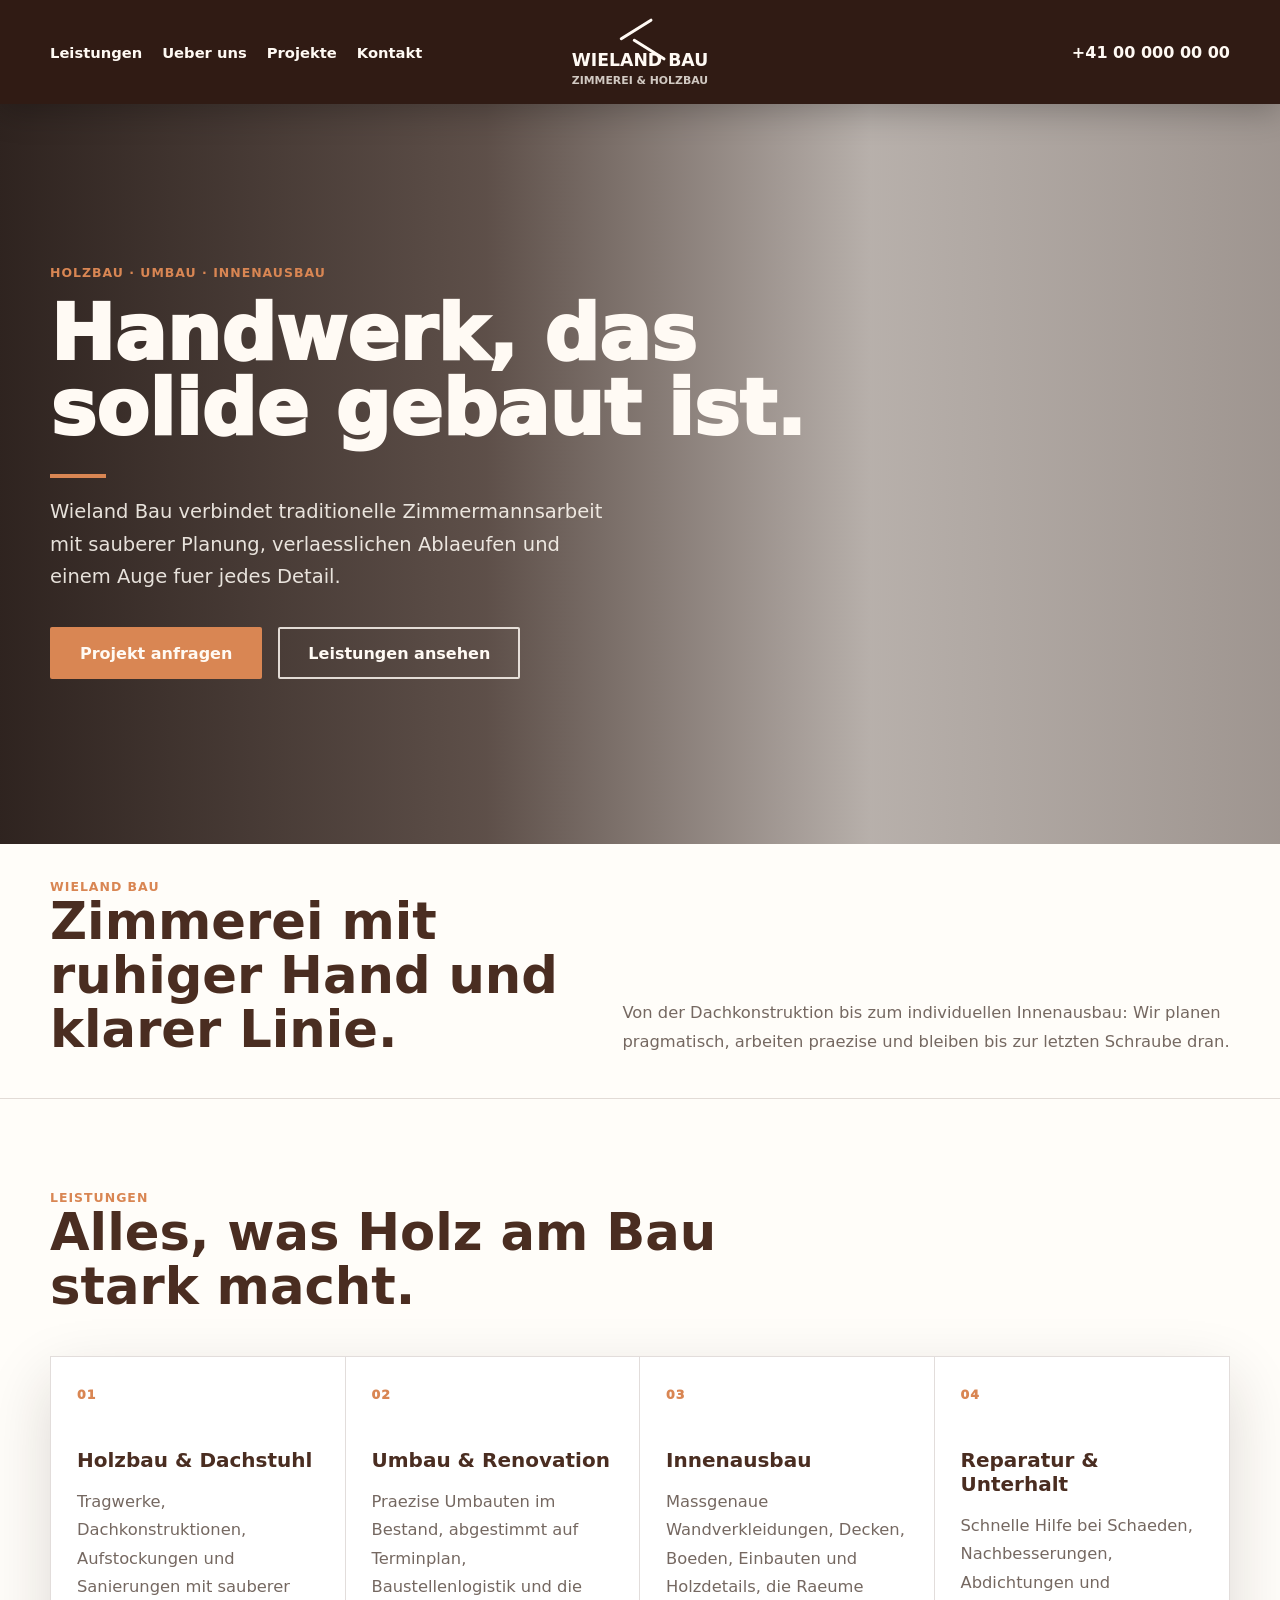
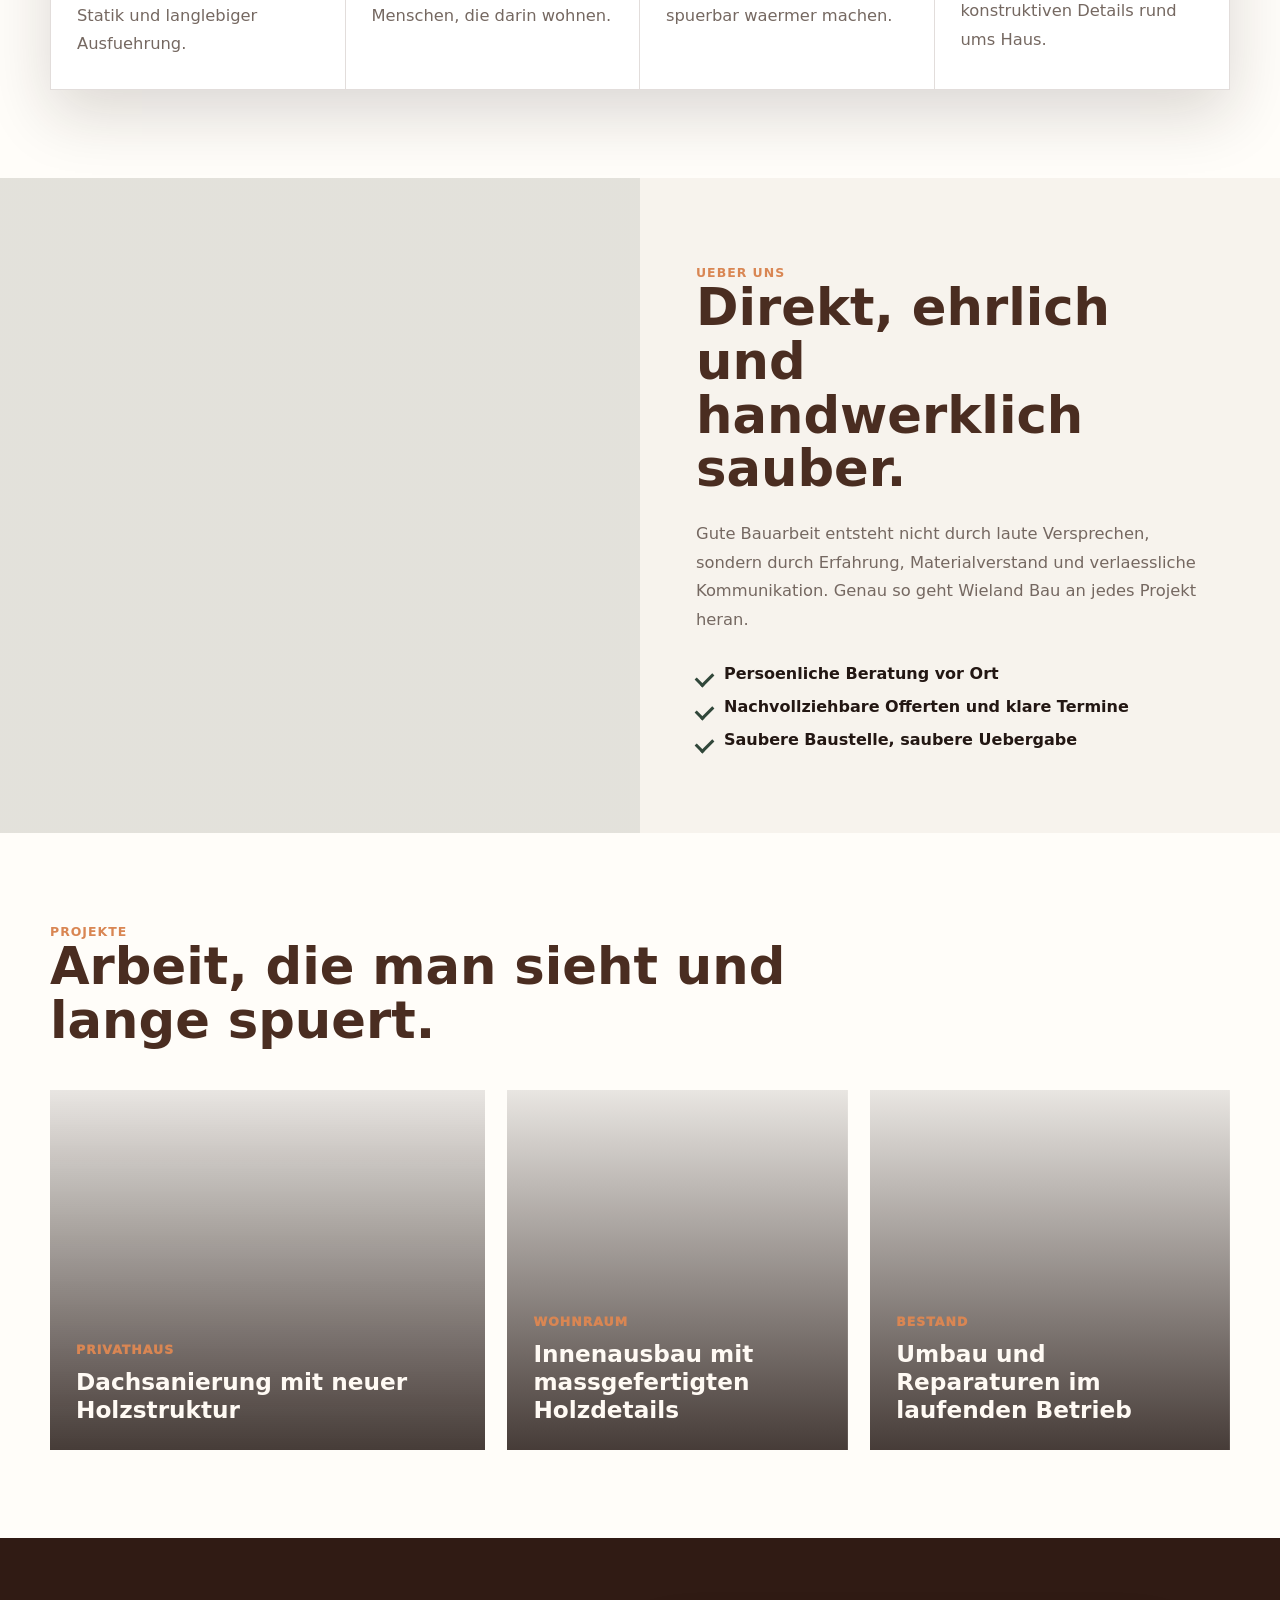
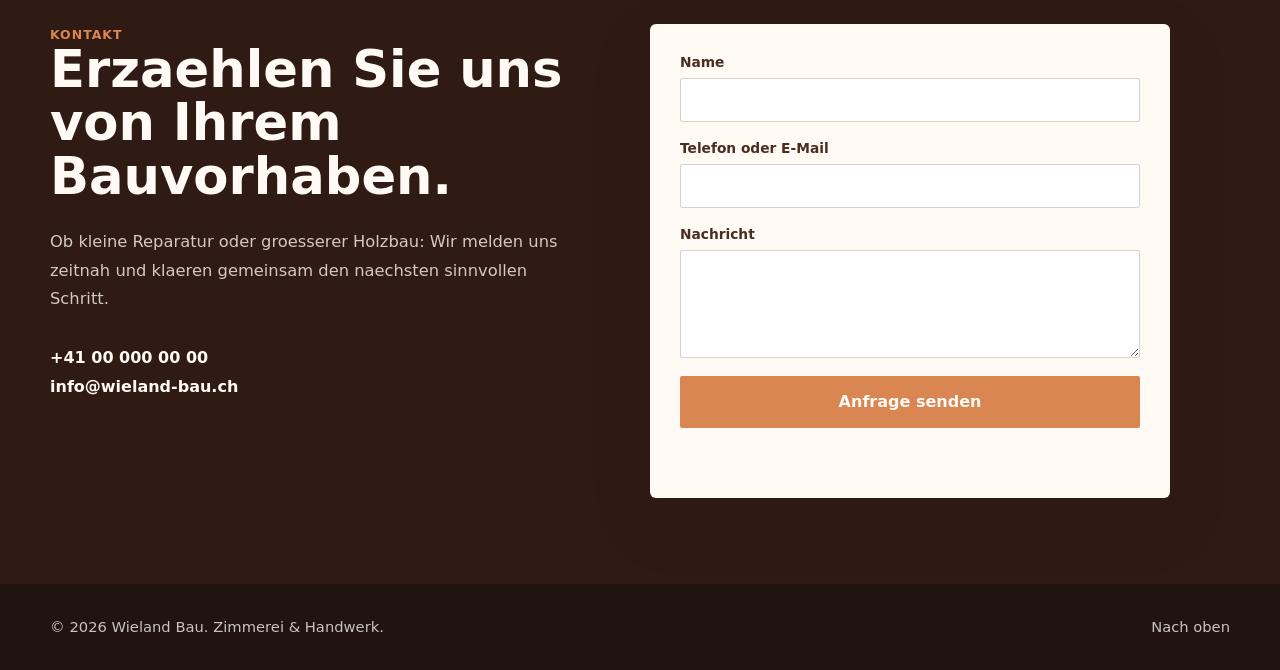
==== index.html @ b138673c "Add files via upload" ====
<!DOCTYPE html>
<html lang="de">
  <head>
    <meta charset="UTF-8" />
    <meta name="viewport" content="width=device-width, initial-scale=1.0" />
    <meta
      name="description"
      content="Wieland Bau - Zimmerei, Holzbau, Umbau und Handwerk mit sauberer Planung und praeziser Ausfuehrung."
    />
    <title>Wieland Bau | Zimmerei & Handwerk</title>
    <link rel="stylesheet" href="style.css" />
  </head>
  <body>
    <header class="site-header" id="start">
      <nav class="nav-wrap" aria-label="Hauptnavigation">
        <a class="brand" href="#start" aria-label="Wieland Bau Startseite">
          <span class="brand-mark" aria-hidden="true"></span>
          <span class="brand-text">Wieland Bau</span>
          <span class="brand-subline">Zimmerei & Holzbau</span>
        </a>

        <button class="nav-toggle" type="button" aria-controls="main-menu" aria-expanded="false" aria-label="Menue oeffnen">
          <span></span>
          <span></span>
          <span></span>
        </button>

        <div class="nav-links" id="main-menu">
          <a href="#leistungen">Leistungen</a>
          <a href="#ueber-uns">Ueber uns</a>
          <a href="#projekte">Projekte</a>
          <a href="#kontakt">Kontakt</a>
        </div>

        <a class="header-phone" href="tel:+41000000000">+41 00 000 00 00</a>
      </nav>
    </header>

    <main>
      <section class="hero" aria-labelledby="hero-title">
        <div class="hero-content">
          <p class="eyebrow">Holzbau · Umbau · Innenausbau</p>
          <h1 id="hero-title">Handwerk, das solide gebaut ist.</h1>
          <div class="hero-rule" aria-hidden="true"></div>
          <p class="hero-copy">
            Wieland Bau verbindet traditionelle Zimmermannsarbeit mit sauberer Planung,
            verlaesslichen Ablaeufen und einem Auge fuer jedes Detail.
          </p>
          <div class="hero-actions">
            <a class="button button-primary" href="#kontakt">Projekt anfragen</a>
            <a class="button button-outline" href="#leistungen">Leistungen ansehen</a>
          </div>
        </div>
      </section>

      <section class="intro-band" aria-label="Kurzprofil">
        <div class="intro-grid">
          <div>
            <span class="small-label">Wieland Bau</span>
            <h2>Zimmerei mit ruhiger Hand und klarer Linie.</h2>
          </div>
          <p>
            Von der Dachkonstruktion bis zum individuellen Innenausbau: Wir planen
            pragmatisch, arbeiten praezise und bleiben bis zur letzten Schraube dran.
          </p>
        </div>
      </section>

      <section class="section services" id="leistungen" aria-labelledby="services-title">
        <div class="section-heading">
          <span class="small-label">Leistungen</span>
          <h2 id="services-title">Alles, was Holz am Bau stark macht.</h2>
        </div>

        <div class="service-grid">
          <article class="service-card">
            <span class="service-number">01</span>
            <h3>Holzbau & Dachstuhl</h3>
            <p>
              Tragwerke, Dachkonstruktionen, Aufstockungen und Sanierungen mit
              sauberer Statik und langlebiger Ausfuehrung.
            </p>
          </article>
          <article class="service-card">
            <span class="service-number">02</span>
            <h3>Umbau & Renovation</h3>
            <p>
              Praezise Umbauten im Bestand, abgestimmt auf Terminplan,
              Baustellenlogistik und die Menschen, die darin wohnen.
            </p>
          </article>
          <article class="service-card">
            <span class="service-number">03</span>
            <h3>Innenausbau</h3>
            <p>
              Massgenaue Wandverkleidungen, Decken, Boeden, Einbauten und
              Holzdetails, die Raeume spuerbar waermer machen.
            </p>
          </article>
          <article class="service-card">
            <span class="service-number">04</span>
            <h3>Reparatur & Unterhalt</h3>
            <p>
              Schnelle Hilfe bei Schaeden, Nachbesserungen, Abdichtungen und
              konstruktiven Details rund ums Haus.
            </p>
          </article>
        </div>
      </section>

      <section class="split-section" id="ueber-uns" aria-labelledby="about-title">
        <div class="split-image" role="img" aria-label="Zimmermann bei der Arbeit mit Holzbalken"></div>
        <div class="split-copy">
          <span class="small-label">Ueber uns</span>
          <h2 id="about-title">Direkt, ehrlich und handwerklich sauber.</h2>
          <p>
            Gute Bauarbeit entsteht nicht durch laute Versprechen, sondern durch
            Erfahrung, Materialverstand und verlaessliche Kommunikation. Genau so
            geht Wieland Bau an jedes Projekt heran.
          </p>
          <ul class="check-list">
            <li>Persoenliche Beratung vor Ort</li>
            <li>Nachvollziehbare Offerten und klare Termine</li>
            <li>Saubere Baustelle, saubere Uebergabe</li>
          </ul>
        </div>
      </section>

      <section class="section projects" id="projekte" aria-labelledby="projects-title">
        <div class="section-heading">
          <span class="small-label">Projekte</span>
          <h2 id="projects-title">Arbeit, die man sieht und lange spuert.</h2>
        </div>

        <div class="project-grid">
          <article class="project-card">
            <div class="project-text">
              <span>Privathaus</span>
              <h3>Dachsanierung mit neuer Holzstruktur</h3>
            </div>
          </article>
          <article class="project-card">
            <div class="project-text">
              <span>Wohnraum</span>
              <h3>Innenausbau mit massgefertigten Holzdetails</h3>
            </div>
          </article>
          <article class="project-card">
            <div class="project-text">
              <span>Bestand</span>
              <h3>Umbau und Reparaturen im laufenden Betrieb</h3>
            </div>
          </article>
        </div>
      </section>

      <section class="contact-section" id="kontakt" aria-labelledby="contact-title">
        <div class="contact-copy">
          <span class="small-label">Kontakt</span>
          <h2 id="contact-title">Erzaehlen Sie uns von Ihrem Bauvorhaben.</h2>
          <p>
            Ob kleine Reparatur oder groesserer Holzbau: Wir melden uns zeitnah
            und klaeren gemeinsam den naechsten sinnvollen Schritt.
          </p>
          <div class="contact-lines">
            <a href="tel:+41000000000">+41 00 000 00 00</a>
            <a href="mailto:info@wieland-bau.ch">info@wieland-bau.ch</a>
          </div>
        </div>

        <form class="contact-form" action="#" method="post">
          <label>
            Name
            <input type="text" name="name" autocomplete="name" required />
          </label>
          <label>
            Telefon oder E-Mail
            <input type="text" name="contact" autocomplete="email" required />
          </label>
          <label>
            Nachricht
            <textarea name="message" rows="5" required></textarea>
          </label>
          <button class="button button-primary" type="submit">Anfrage senden</button>
          <p class="form-status" role="status" aria-live="polite"></p>
        </form>
      </section>
    </main>

    <footer class="site-footer">
      <p>© <span id="year"></span> Wieland Bau. Zimmerei & Handwerk.</p>
      <a href="#start">Nach oben</a>
    </footer>

    <script src="script.js"></script>
  </body>
</html>
---- style.css ----
:root {
  --ink: #231713;
  --brown: #4a2d21;
  --brown-deep: #301b14;
  --copper: #d98653;
  --copper-dark: #b8663e;
  --cream: #f7f3ed;
  --paper: #fffdf9;
  --muted: #756861;
  --green: #31473a;
  --line: rgba(74, 45, 33, 0.16);
  --shadow: 0 24px 60px rgba(35, 23, 19, 0.16);
  --header-height: 104px;
  font-family: Inter, ui-sans-serif, system-ui, -apple-system, BlinkMacSystemFont, "Segoe UI", sans-serif;
  color: var(--ink);
  background: var(--paper);
  scroll-behavior: smooth;
}

* {
  box-sizing: border-box;
}

body {
  margin: 0;
  background: var(--paper);
}

a {
  color: inherit;
  text-decoration: none;
}

img,
svg {
  display: block;
  max-width: 100%;
}

button,
input,
textarea {
  font: inherit;
}

.site-header {
  min-height: var(--header-height);
  background: var(--brown-deep);
  color: #fffaf4;
  display: flex;
  align-items: center;
  position: sticky;
  top: 0;
  z-index: 20;
  box-shadow: 0 8px 30px rgba(0, 0, 0, 0.24);
}

.nav-wrap {
  width: min(1180px, calc(100% - 48px));
  margin: 0 auto;
  display: grid;
  grid-template-columns: 1fr auto 1fr;
  align-items: center;
  gap: 28px;
}

.brand {
  grid-column: 2;
  display: grid;
  justify-items: center;
  gap: 4px;
  min-width: 185px;
  text-transform: uppercase;
  letter-spacing: 0;
}

.brand-mark {
  width: 54px;
  height: 28px;
  position: relative;
  display: block;
}

.brand-mark::before,
.brand-mark::after {
  content: "";
  position: absolute;
  bottom: 5px;
  left: 7px;
  width: 38px;
  height: 3px;
  background: #fffaf4;
  transform-origin: left center;
  border-radius: 999px;
}

.brand-mark::before {
  transform: rotate(-32deg);
}

.brand-mark::after {
  left: 20px;
  transform: rotate(32deg);
}

.brand-text {
  font-weight: 900;
  font-size: 1.08rem;
}

.brand-subline {
  color: rgba(255, 250, 244, 0.78);
  font-size: 0.68rem;
  font-weight: 700;
}

.nav-links {
  grid-column: 1;
  grid-row: 1;
  display: flex;
  gap: 20px;
  align-items: center;
  font-size: 0.92rem;
  font-weight: 800;
}

.nav-links a,
.header-phone,
.site-footer a {
  transition: color 180ms ease, opacity 180ms ease;
}

.nav-links a:hover,
.header-phone:hover,
.site-footer a:hover {
  color: var(--copper);
}

.header-phone {
  grid-column: 3;
  justify-self: end;
  font-weight: 900;
  white-space: nowrap;
}

.nav-toggle {
  display: none;
  width: 44px;
  height: 44px;
  border: 1px solid rgba(255, 250, 244, 0.25);
  background: transparent;
  color: #fffaf4;
  padding: 10px;
  cursor: pointer;
}

.nav-toggle span {
  display: block;
  height: 2px;
  margin: 5px 0;
  background: currentColor;
}

.hero {
  position: relative;
  min-height: calc(100svh - var(--header-height) - 56px);
  max-height: 760px;
  background:
    linear-gradient(90deg, rgba(29, 17, 13, 0.92) 0%, rgba(45, 27, 20, 0.77) 38%, rgba(45, 27, 20, 0.34) 68%, rgba(45, 27, 20, 0.46) 100%),
    url("assets/wieland-bau-hero.png") center right / cover no-repeat;
  color: #fffaf4;
  display: flex;
  align-items: center;
}

.hero-content {
  width: min(1180px, calc(100% - 48px));
  margin: 0 auto;
  padding: 40px 0 44px;
}

.eyebrow,
.small-label {
  margin: 0 0 16px;
  color: var(--copper);
  font-size: 0.78rem;
  font-weight: 900;
  letter-spacing: 0.08em;
  text-transform: uppercase;
}

.hero h1 {
  max-width: 820px;
  margin: 0;
  font-size: clamp(3.2rem, 6vw, 5.35rem);
  line-height: 0.98;
  font-weight: 950;
  letter-spacing: 0;
}

.hero-rule {
  width: 56px;
  height: 4px;
  margin: 28px 0 18px;
  background: var(--copper);
}

.hero-copy {
  max-width: 560px;
  margin: 0;
  color: rgba(255, 250, 244, 0.88);
  font-size: clamp(1rem, 1.6vw, 1.22rem);
  line-height: 1.65;
}

.hero-actions {
  display: flex;
  flex-wrap: wrap;
  gap: 16px;
  margin-top: 34px;
}

.button {
  min-height: 52px;
  display: inline-flex;
  align-items: center;
  justify-content: center;
  padding: 0 28px;
  border: 2px solid transparent;
  border-radius: 2px;
  font-weight: 900;
  transition: transform 180ms ease, background 180ms ease, border-color 180ms ease, color 180ms ease;
  cursor: pointer;
}

.button:hover {
  transform: translateY(-2px);
}

.button-primary {
  background: var(--copper);
  color: #fffaf4;
}

.button-primary:hover {
  background: var(--copper-dark);
}

.button-outline {
  border-color: rgba(255, 250, 244, 0.84);
  color: #fffaf4;
}

.button-outline:hover {
  background: #fffaf4;
  color: var(--brown-deep);
}

.intro-band {
  background: var(--paper);
  padding: 32px 0 42px;
  border-bottom: 1px solid var(--line);
}

.intro-grid {
  width: min(1180px, calc(100% - 48px));
  margin: 0 auto;
  display: grid;
  grid-template-columns: minmax(260px, 0.85fr) 1fr;
  gap: 56px;
  align-items: end;
}

.intro-grid h2,
.section-heading h2,
.split-copy h2,
.contact-copy h2 {
  margin: 0;
  color: var(--brown);
  font-size: clamp(2rem, 4vw, 3.6rem);
  line-height: 1.05;
  letter-spacing: 0;
}

.intro-grid p,
.section-heading p,
.service-card p,
.split-copy p,
.contact-copy p {
  margin: 0;
  color: var(--muted);
  line-height: 1.75;
  font-size: 1.02rem;
}

.section {
  width: min(1180px, calc(100% - 48px));
  margin: 0 auto;
  padding: 88px 0;
}

.section-heading {
  max-width: 760px;
  margin-bottom: 42px;
}

.service-grid {
  display: grid;
  grid-template-columns: repeat(4, minmax(0, 1fr));
  border: 1px solid var(--line);
  background: #fff;
  box-shadow: var(--shadow);
}

.service-card {
  min-height: 280px;
  padding: 30px 26px;
  border-right: 1px solid var(--line);
  display: flex;
  flex-direction: column;
}

.service-card:last-child {
  border-right: 0;
}

.service-number {
  color: var(--copper);
  font-size: 0.78rem;
  font-weight: 950;
  letter-spacing: 0.08em;
}

.service-card h3 {
  margin: 46px 0 16px;
  color: var(--brown);
  font-size: 1.25rem;
}

.split-section {
  background: var(--cream);
  display: grid;
  grid-template-columns: minmax(280px, 1fr) minmax(280px, 1fr);
  min-height: 560px;
}

.split-image {
  min-height: 520px;
  background:
    linear-gradient(rgba(49, 71, 58, 0.1), rgba(49, 71, 58, 0.1)),
    url("assets/wieland-bau-hero.png") center right / cover no-repeat;
}

.split-copy {
  align-self: center;
  max-width: 620px;
  padding: 84px 56px;
}

.split-copy p {
  margin-top: 24px;
}

.check-list {
  list-style: none;
  margin: 30px 0 0;
  padding: 0;
  display: grid;
  gap: 14px;
}

.check-list li {
  position: relative;
  padding-left: 28px;
  color: var(--ink);
  font-weight: 800;
}

.check-list li::before {
  content: "";
  position: absolute;
  left: 0;
  top: 0.48em;
  width: 14px;
  height: 8px;
  border-left: 3px solid var(--green);
  border-bottom: 3px solid var(--green);
  transform: rotate(-45deg);
}

.project-grid {
  display: grid;
  grid-template-columns: 1.15fr 0.9fr 0.95fr;
  gap: 22px;
}

.project-card {
  min-height: 360px;
  display: flex;
  align-items: end;
  padding: 26px;
  color: #fffaf4;
  background:
    linear-gradient(180deg, rgba(35, 23, 19, 0.1) 0%, rgba(35, 23, 19, 0.84) 100%),
    url("assets/wieland-bau-hero.png") center / cover no-repeat;
  overflow: hidden;
}

.project-card:nth-child(2) {
  background-position: 66% center;
}

.project-card:nth-child(3) {
  background-position: 35% center;
}

.project-text span {
  color: var(--copper);
  font-size: 0.78rem;
  font-weight: 950;
  letter-spacing: 0.08em;
  text-transform: uppercase;
}

.project-text h3 {
  max-width: 360px;
  margin: 10px 0 0;
  font-size: 1.45rem;
  line-height: 1.2;
}

.contact-section {
  background: var(--brown-deep);
  color: #fffaf4;
  padding: 86px max(24px, calc((100vw - 1180px) / 2));
  display: grid;
  grid-template-columns: minmax(280px, 0.9fr) minmax(300px, 520px);
  gap: 60px;
  align-items: start;
}

.contact-copy h2 {
  color: #fffaf4;
}

.contact-copy p {
  margin-top: 24px;
  color: rgba(255, 250, 244, 0.78);
}

.contact-lines {
  margin-top: 34px;
  display: grid;
  gap: 10px;
  color: #fffaf4;
  font-weight: 900;
}

.contact-lines a:hover {
  color: var(--copper);
}

.contact-form {
  background: #fffaf4;
  color: var(--ink);
  padding: 30px;
  border-radius: 6px;
  box-shadow: var(--shadow);
  display: grid;
  gap: 18px;
}

.contact-form label {
  display: grid;
  gap: 8px;
  color: var(--brown);
  font-size: 0.86rem;
  font-weight: 900;
}

.contact-form input,
.contact-form textarea {
  width: 100%;
  border: 1px solid rgba(74, 45, 33, 0.22);
  border-radius: 3px;
  padding: 13px 14px;
  background: #fff;
  color: var(--ink);
  outline: none;
  resize: vertical;
}

.contact-form input:focus,
.contact-form textarea:focus {
  border-color: var(--copper);
  box-shadow: 0 0 0 3px rgba(217, 134, 83, 0.16);
}

.contact-form .button {
  width: 100%;
}

.form-status {
  min-height: 22px;
  margin: 0;
  color: var(--green);
  font-weight: 900;
}

.site-footer {
  min-height: 86px;
  padding: 0 max(24px, calc((100vw - 1180px) / 2));
  background: #21140f;
  color: rgba(255, 250, 244, 0.76);
  display: flex;
  justify-content: space-between;
  align-items: center;
  gap: 20px;
  font-size: 0.92rem;
}

.site-footer p {
  margin: 0;
}

@media (max-width: 980px) {
  :root {
    --header-height: 84px;
  }

  .nav-wrap {
    width: min(100% - 32px, 720px);
    grid-template-columns: 1fr auto;
  }

  .brand {
    grid-column: 1;
    justify-self: start;
    justify-items: start;
    min-width: 0;
  }

  .brand-mark {
    display: none;
  }

  .nav-toggle {
    display: block;
    grid-column: 2;
  }

  .header-phone {
    display: none;
  }

  .nav-links {
    grid-column: 1 / -1;
    grid-row: 2;
    display: none;
    flex-direction: column;
    align-items: stretch;
    gap: 0;
    padding: 12px 0 8px;
  }

  .nav-links.is-open {
    display: flex;
  }

  .nav-links a {
    padding: 13px 0;
    border-top: 1px solid rgba(255, 250, 244, 0.14);
  }

  .hero {
    min-height: calc(100svh - var(--header-height) - 110px);
    background:
      linear-gradient(90deg, rgba(29, 17, 13, 0.94) 0%, rgba(45, 27, 20, 0.82) 48%, rgba(45, 27, 20, 0.38) 100%),
      url("assets/wieland-bau-hero.png") center right / cover no-repeat;
  }

  .hero-content,
  .intro-grid,
  .section {
    width: min(100% - 32px, 720px);
  }

  .hero-content {
    padding: 44px 0 50px;
  }

  .intro-grid,
  .split-section,
  .contact-section {
    grid-template-columns: 1fr;
  }

  .service-grid {
    grid-template-columns: repeat(2, minmax(0, 1fr));
  }

  .service-card:nth-child(2) {
    border-right: 0;
  }

  .service-card:nth-child(-n + 2) {
    border-bottom: 1px solid var(--line);
  }

  .project-grid {
    grid-template-columns: 1fr;
  }

  .project-card {
    min-height: 280px;
  }

  .split-copy {
    max-width: none;
    padding: 56px 32px;
  }

  .contact-section {
    padding: 64px 32px;
  }
}

@media (max-width: 620px) {
  :root {
    --header-height: 76px;
  }

  .site-header {
    align-items: start;
    padding: 14px 0;
  }

  .brand-text {
    font-size: 0.98rem;
  }

  .brand-subline {
    font-size: 0.62rem;
  }

  .hero {
    background:
      linear-gradient(90deg, rgba(29, 17, 13, 0.96) 0%, rgba(45, 27, 20, 0.86) 58%, rgba(45, 27, 20, 0.58) 100%),
      url("assets/wieland-bau-hero.png") 64% center / cover no-repeat;
  }

  .hero h1 {
    font-size: clamp(2.55rem, 13vw, 3.55rem);
  }

  .hero-actions {
    gap: 12px;
  }

  .button {
    width: 100%;
    min-height: 50px;
    padding: 0 18px;
  }

  .intro-band {
    padding-top: 30px;
  }

  .intro-grid {
    gap: 22px;
  }

  .section {
    padding: 62px 0;
  }

  .service-grid {
    grid-template-columns: 1fr;
  }

  .service-card,
  .service-card:nth-child(2) {
    min-height: auto;
    border-right: 0;
    border-bottom: 1px solid var(--line);
  }

  .service-card:last-child {
    border-bottom: 0;
  }

  .service-card h3 {
    margin-top: 30px;
  }

  .split-image {
    min-height: 340px;
  }

  .split-copy,
  .contact-section {
    padding-left: 24px;
    padding-right: 24px;
  }

  .contact-form {
    padding: 22px;
  }

  .site-footer {
    flex-direction: column;
    justify-content: center;
    align-items: flex-start;
    padding-top: 22px;
    padding-bottom: 22px;
  }
}
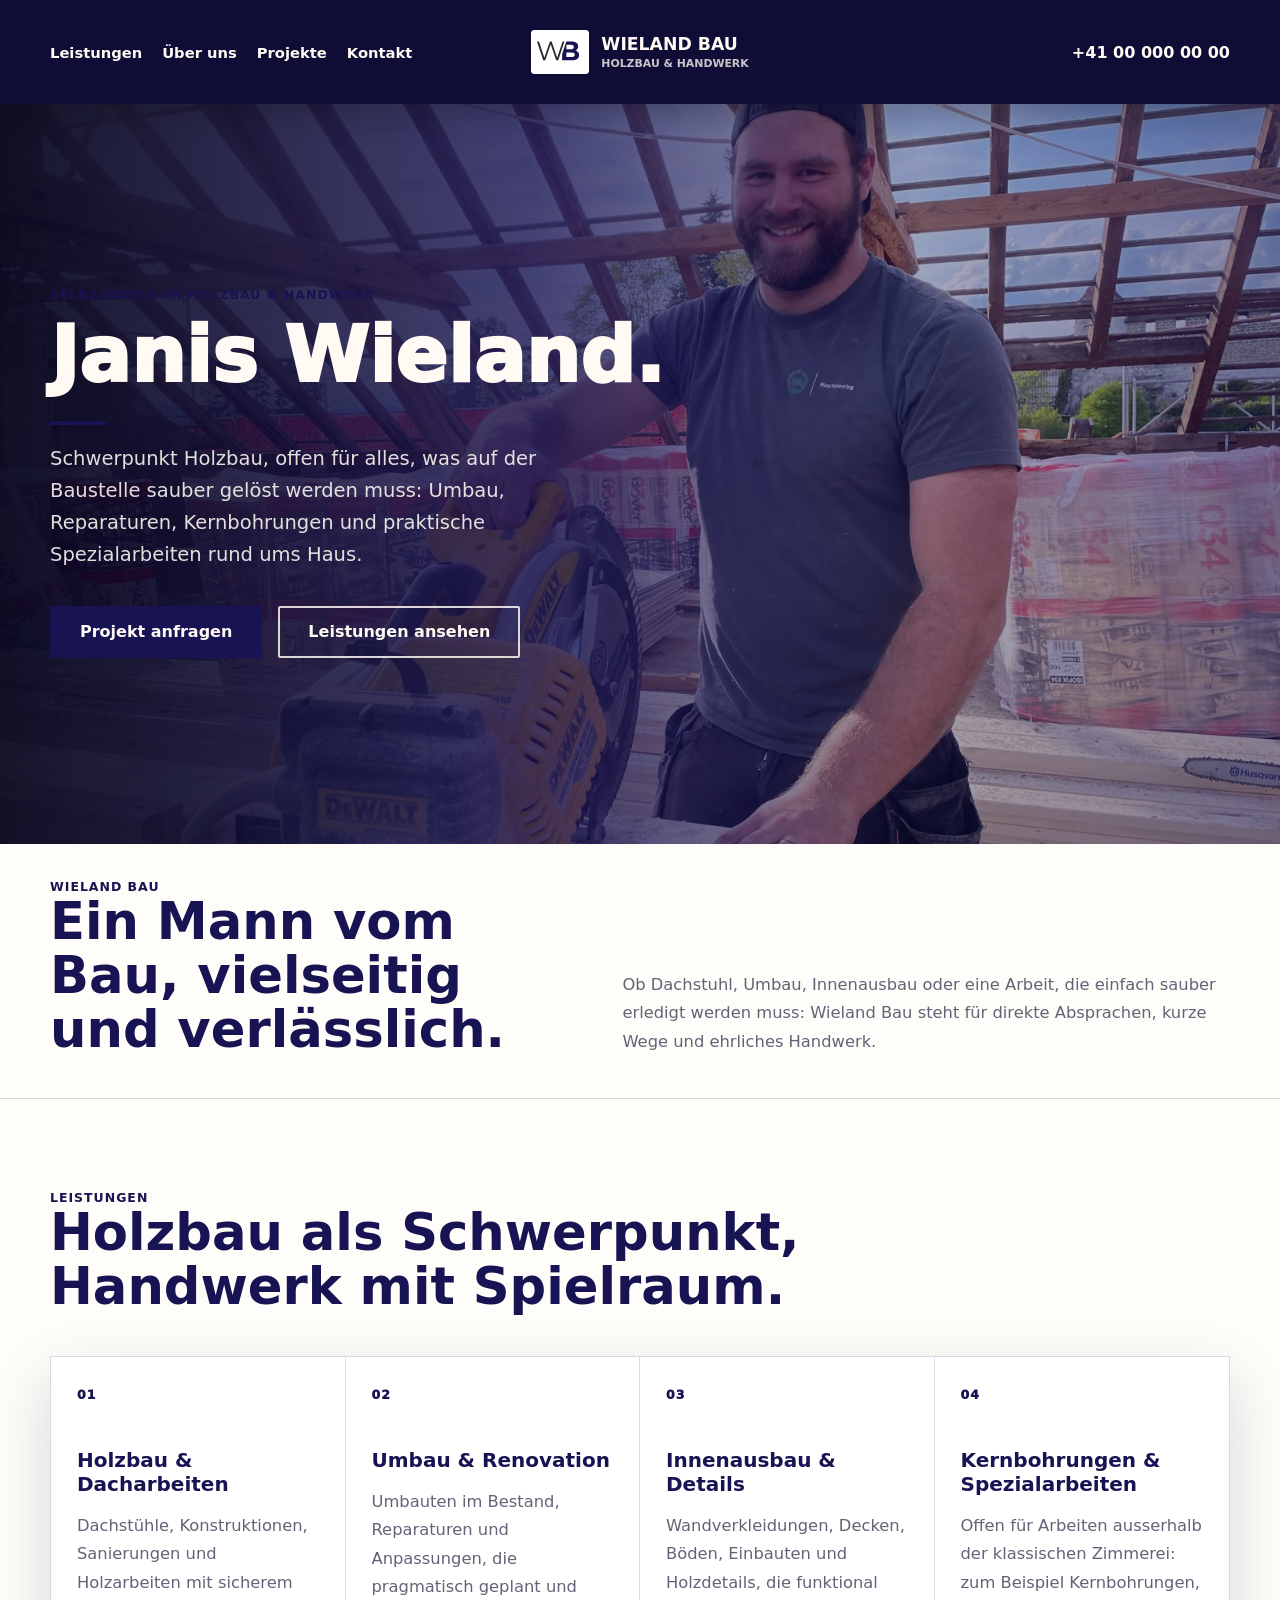
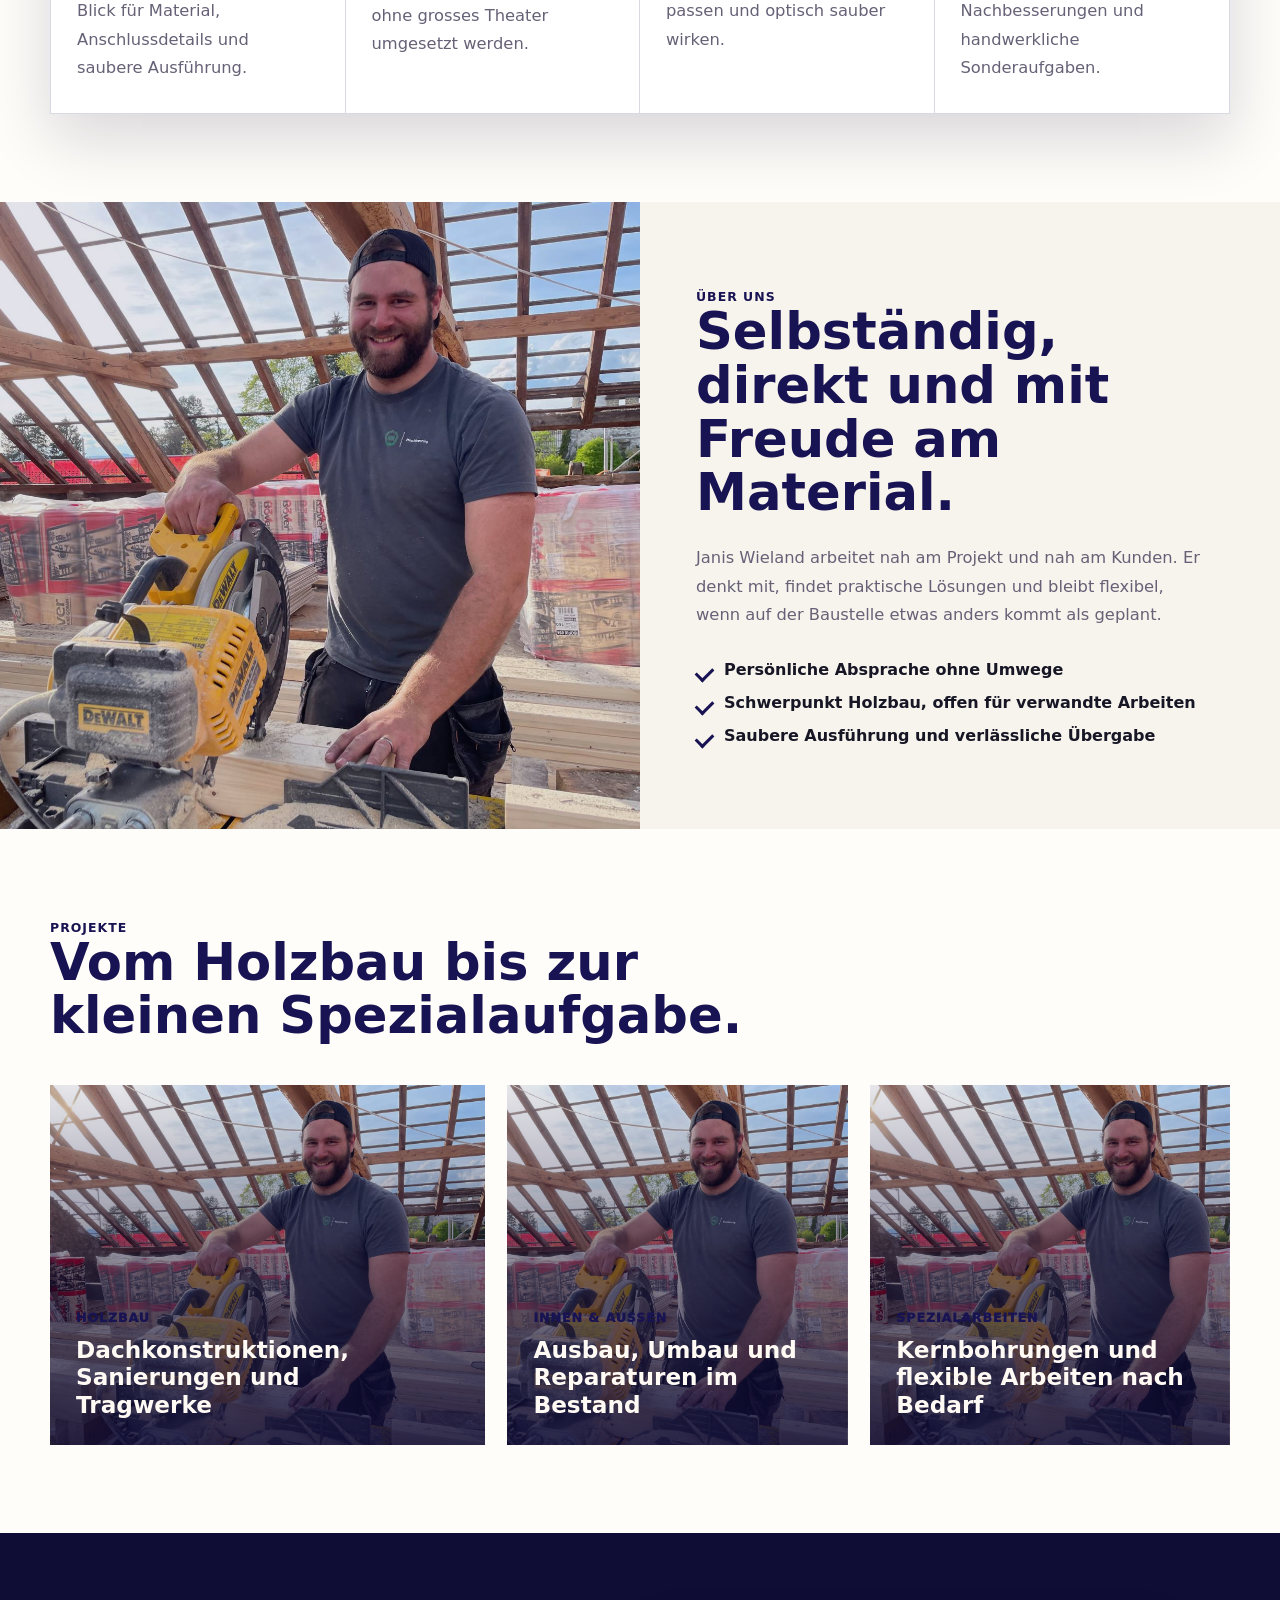
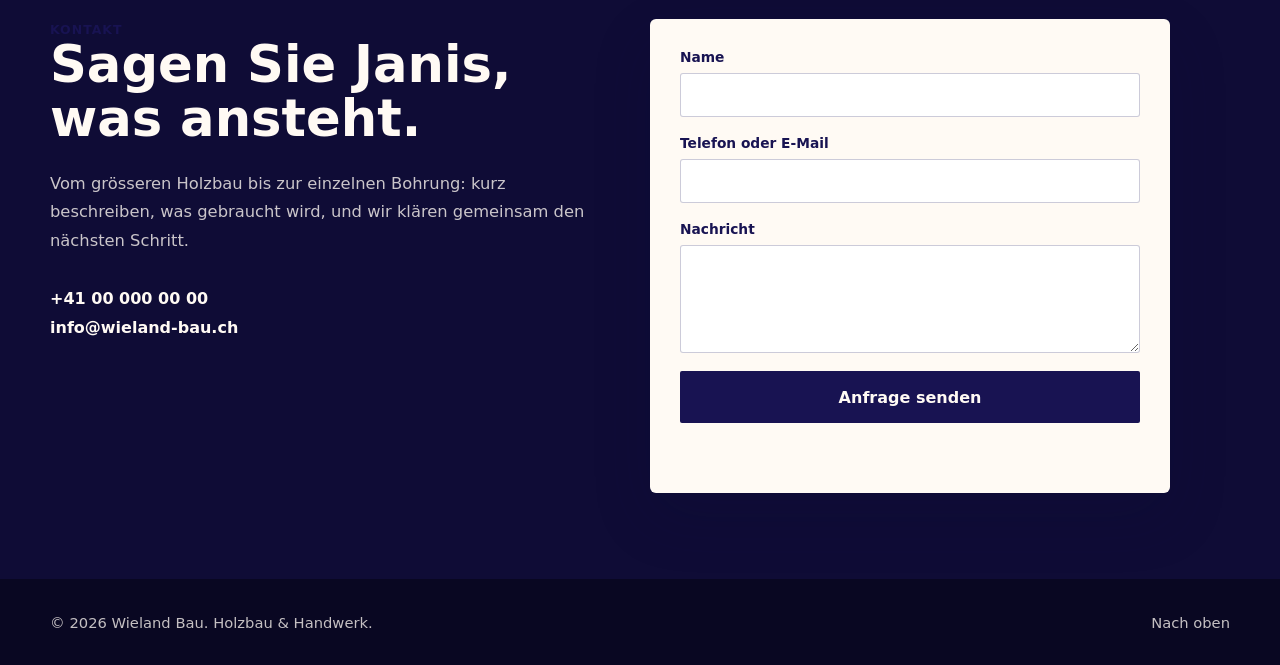
==== commit cf5f8a92: "Add files via upload" ====
--- a/index.html
+++ b/index.html
@@ -5,21 +5,23 @@
     <meta name="viewport" content="width=device-width, initial-scale=1.0" />
     <meta
       name="description"
-      content="Wieland Bau - Zimmerei, Holzbau, Umbau und Handwerk mit sauberer Planung und praeziser Ausfuehrung."
+      content="Wieland Bau - Janis Wieland arbeitet selbständig im Holzbau, Umbau, bei Kernbohrungen und vielseitigen Handwerksarbeiten."
     />
-    <title>Wieland Bau | Zimmerei & Handwerk</title>
+    <title>Wieland Bau | Janis Wieland</title>
     <link rel="stylesheet" href="style.css" />
   </head>
   <body>
     <header class="site-header" id="start">
       <nav class="nav-wrap" aria-label="Hauptnavigation">
         <a class="brand" href="#start" aria-label="Wieland Bau Startseite">
-          <span class="brand-mark" aria-hidden="true"></span>
-          <span class="brand-text">Wieland Bau</span>
-          <span class="brand-subline">Zimmerei & Holzbau</span>
+          <img class="brand-logo" src="assets/wb-wielandbau.svg" alt="" aria-hidden="true" />
+          <span class="brand-copy">
+            <span class="brand-text">Wieland Bau</span>
+            <span class="brand-subline">Holzbau & Handwerk</span>
+          </span>
         </a>
 
-        <button class="nav-toggle" type="button" aria-controls="main-menu" aria-expanded="false" aria-label="Menue oeffnen">
+        <button class="nav-toggle" type="button" aria-controls="main-menu" aria-expanded="false" aria-label="Menü öffnen">
           <span></span>
           <span></span>
           <span></span>
@@ -27,7 +29,7 @@
 
         <div class="nav-links" id="main-menu">
           <a href="#leistungen">Leistungen</a>
-          <a href="#ueber-uns">Ueber uns</a>
+          <a href="#ueber-uns">Über uns</a>
           <a href="#projekte">Projekte</a>
           <a href="#kontakt">Kontakt</a>
         </div>
@@ -39,12 +41,13 @@
     <main>
       <section class="hero" aria-labelledby="hero-title">
         <div class="hero-content">
-          <p class="eyebrow">Holzbau · Umbau · Innenausbau</p>
-          <h1 id="hero-title">Handwerk, das solide gebaut ist.</h1>
+          <p class="eyebrow">Selbständig im Holzbau & Handwerk</p>
+          <h1 id="hero-title">Janis Wieland.</h1>
           <div class="hero-rule" aria-hidden="true"></div>
           <p class="hero-copy">
-            Wieland Bau verbindet traditionelle Zimmermannsarbeit mit sauberer Planung,
-            verlaesslichen Ablaeufen und einem Auge fuer jedes Detail.
+            Schwerpunkt Holzbau, offen für alles, was auf der Baustelle sauber
+            gelöst werden muss: Umbau, Reparaturen, Kernbohrungen und praktische
+            Spezialarbeiten rund ums Haus.
           </p>
           <div class="hero-actions">
             <a class="button button-primary" href="#kontakt">Projekt anfragen</a>
@@ -57,11 +60,12 @@
         <div class="intro-grid">
           <div>
             <span class="small-label">Wieland Bau</span>
-            <h2>Zimmerei mit ruhiger Hand und klarer Linie.</h2>
+            <h2>Ein Mann vom Bau, vielseitig und verlässlich.</h2>
           </div>
           <p>
-            Von der Dachkonstruktion bis zum individuellen Innenausbau: Wir planen
-            pragmatisch, arbeiten praezise und bleiben bis zur letzten Schraube dran.
+            Ob Dachstuhl, Umbau, Innenausbau oder eine Arbeit, die einfach sauber
+            erledigt werden muss: Wieland Bau steht für direkte Absprachen, kurze
+            Wege und ehrliches Handwerk.
           </p>
         </div>
       </section>
@@ -69,59 +73,59 @@
       <section class="section services" id="leistungen" aria-labelledby="services-title">
         <div class="section-heading">
           <span class="small-label">Leistungen</span>
-          <h2 id="services-title">Alles, was Holz am Bau stark macht.</h2>
+          <h2 id="services-title">Holzbau als Schwerpunkt, Handwerk mit Spielraum.</h2>
         </div>
 
         <div class="service-grid">
           <article class="service-card">
             <span class="service-number">01</span>
-            <h3>Holzbau & Dachstuhl</h3>
-            <p>
-              Tragwerke, Dachkonstruktionen, Aufstockungen und Sanierungen mit
-              sauberer Statik und langlebiger Ausfuehrung.
+            <h3>Holzbau & Dacharbeiten</h3>
+            <p>
+              Dachstühle, Konstruktionen, Sanierungen und Holzarbeiten mit sicherem
+              Blick für Material, Anschlussdetails und saubere Ausführung.
             </p>
           </article>
           <article class="service-card">
             <span class="service-number">02</span>
             <h3>Umbau & Renovation</h3>
             <p>
-              Praezise Umbauten im Bestand, abgestimmt auf Terminplan,
-              Baustellenlogistik und die Menschen, die darin wohnen.
+              Umbauten im Bestand, Reparaturen und Anpassungen, die pragmatisch
+              geplant und ohne grosses Theater umgesetzt werden.
             </p>
           </article>
           <article class="service-card">
             <span class="service-number">03</span>
-            <h3>Innenausbau</h3>
-            <p>
-              Massgenaue Wandverkleidungen, Decken, Boeden, Einbauten und
-              Holzdetails, die Raeume spuerbar waermer machen.
+            <h3>Innenausbau & Details</h3>
+            <p>
+              Wandverkleidungen, Decken, Böden, Einbauten und Holzdetails, die
+              funktional passen und optisch sauber wirken.
             </p>
           </article>
           <article class="service-card">
             <span class="service-number">04</span>
-            <h3>Reparatur & Unterhalt</h3>
-            <p>
-              Schnelle Hilfe bei Schaeden, Nachbesserungen, Abdichtungen und
-              konstruktiven Details rund ums Haus.
+            <h3>Kernbohrungen & Spezialarbeiten</h3>
+            <p>
+              Offen für Arbeiten ausserhalb der klassischen Zimmerei: zum Beispiel
+              Kernbohrungen, Nachbesserungen und handwerkliche Sonderaufgaben.
             </p>
           </article>
         </div>
       </section>
 
       <section class="split-section" id="ueber-uns" aria-labelledby="about-title">
-        <div class="split-image" role="img" aria-label="Zimmermann bei der Arbeit mit Holzbalken"></div>
+        <div class="split-image" role="img" aria-label="Janis Wieland bei Holzbauarbeiten auf der Baustelle"></div>
         <div class="split-copy">
-          <span class="small-label">Ueber uns</span>
-          <h2 id="about-title">Direkt, ehrlich und handwerklich sauber.</h2>
+          <span class="small-label">Über uns</span>
+          <h2 id="about-title">Selbständig, direkt und mit Freude am Material.</h2>
           <p>
-            Gute Bauarbeit entsteht nicht durch laute Versprechen, sondern durch
-            Erfahrung, Materialverstand und verlaessliche Kommunikation. Genau so
-            geht Wieland Bau an jedes Projekt heran.
+            Janis Wieland arbeitet nah am Projekt und nah am Kunden. Er denkt mit,
+            findet praktische Lösungen und bleibt flexibel, wenn auf der Baustelle
+            etwas anders kommt als geplant.
           </p>
           <ul class="check-list">
-            <li>Persoenliche Beratung vor Ort</li>
-            <li>Nachvollziehbare Offerten und klare Termine</li>
-            <li>Saubere Baustelle, saubere Uebergabe</li>
+            <li>Persönliche Absprache ohne Umwege</li>
+            <li>Schwerpunkt Holzbau, offen für verwandte Arbeiten</li>
+            <li>Saubere Ausführung und verlässliche Übergabe</li>
           </ul>
         </div>
       </section>
@@ -129,26 +133,26 @@
       <section class="section projects" id="projekte" aria-labelledby="projects-title">
         <div class="section-heading">
           <span class="small-label">Projekte</span>
-          <h2 id="projects-title">Arbeit, die man sieht und lange spuert.</h2>
+          <h2 id="projects-title">Vom Holzbau bis zur kleinen Spezialaufgabe.</h2>
         </div>
 
         <div class="project-grid">
           <article class="project-card">
             <div class="project-text">
-              <span>Privathaus</span>
-              <h3>Dachsanierung mit neuer Holzstruktur</h3>
+              <span>Holzbau</span>
+              <h3>Dachkonstruktionen, Sanierungen und Tragwerke</h3>
             </div>
           </article>
           <article class="project-card">
             <div class="project-text">
-              <span>Wohnraum</span>
-              <h3>Innenausbau mit massgefertigten Holzdetails</h3>
+              <span>Innen & Aussen</span>
+              <h3>Ausbau, Umbau und Reparaturen im Bestand</h3>
             </div>
           </article>
           <article class="project-card">
             <div class="project-text">
-              <span>Bestand</span>
-              <h3>Umbau und Reparaturen im laufenden Betrieb</h3>
+              <span>Spezialarbeiten</span>
+              <h3>Kernbohrungen und flexible Arbeiten nach Bedarf</h3>
             </div>
           </article>
         </div>
@@ -157,10 +161,10 @@
       <section class="contact-section" id="kontakt" aria-labelledby="contact-title">
         <div class="contact-copy">
           <span class="small-label">Kontakt</span>
-          <h2 id="contact-title">Erzaehlen Sie uns von Ihrem Bauvorhaben.</h2>
+          <h2 id="contact-title">Sagen Sie Janis, was ansteht.</h2>
           <p>
-            Ob kleine Reparatur oder groesserer Holzbau: Wir melden uns zeitnah
-            und klaeren gemeinsam den naechsten sinnvollen Schritt.
+            Vom grösseren Holzbau bis zur einzelnen Bohrung: kurz beschreiben,
+            was gebraucht wird, und wir klären gemeinsam den nächsten Schritt.
           </p>
           <div class="contact-lines">
             <a href="tel:+41000000000">+41 00 000 00 00</a>
@@ -188,7 +192,7 @@
     </main>
 
     <footer class="site-footer">
-      <p>© <span id="year"></span> Wieland Bau. Zimmerei & Handwerk.</p>
+      <p>&copy; <span id="year"></span> Wieland Bau. Holzbau & Handwerk.</p>
       <a href="#start">Nach oben</a>
     </footer>
 
--- a/style.css
+++ b/style.css
@@ -1,15 +1,15 @@
 :root {
-  --ink: #231713;
-  --brown: #4a2d21;
-  --brown-deep: #301b14;
-  --copper: #d98653;
-  --copper-dark: #b8663e;
+  --ink: #171625;
+  --brown: #181352;
+  --brown-deep: #0f0c36;
+  --copper: #181352;
+  --copper-dark: #0a0829;
   --cream: #f7f3ed;
   --paper: #fffdf9;
-  --muted: #756861;
-  --green: #31473a;
-  --line: rgba(74, 45, 33, 0.16);
-  --shadow: 0 24px 60px rgba(35, 23, 19, 0.16);
+  --muted: #666176;
+  --green: #181352;
+  --line: rgba(24, 19, 82, 0.16);
+  --shadow: 0 24px 60px rgba(15, 12, 54, 0.16);
   --header-height: 104px;
   font-family: Inter, ui-sans-serif, system-ui, -apple-system, BlinkMacSystemFont, "Segoe UI", sans-serif;
   color: var(--ink);
@@ -66,41 +66,26 @@
 
 .brand {
   grid-column: 2;
-  display: grid;
-  justify-items: center;
-  gap: 4px;
-  min-width: 185px;
+  display: flex;
+  align-items: center;
+  justify-content: center;
+  gap: 12px;
+  min-width: 220px;
   text-transform: uppercase;
   letter-spacing: 0;
 }
 
-.brand-mark {
-  width: 54px;
-  height: 28px;
-  position: relative;
-  display: block;
-}
-
-.brand-mark::before,
-.brand-mark::after {
-  content: "";
-  position: absolute;
-  bottom: 5px;
-  left: 7px;
-  width: 38px;
-  height: 3px;
-  background: #fffaf4;
-  transform-origin: left center;
-  border-radius: 999px;
-}
-
-.brand-mark::before {
-  transform: rotate(-32deg);
-}
-
-.brand-mark::after {
-  left: 20px;
-  transform: rotate(32deg);
+.brand-logo {
+  width: 58px;
+  height: 44px;
+  object-fit: contain;
+  border-radius: 4px;
+  background: #fff;
+}
+
+.brand-copy {
+  display: grid;
+  gap: 3px;
 }
 
 .brand-text {
@@ -166,8 +151,8 @@
   min-height: calc(100svh - var(--header-height) - 56px);
   max-height: 760px;
   background:
-    linear-gradient(90deg, rgba(29, 17, 13, 0.92) 0%, rgba(45, 27, 20, 0.77) 38%, rgba(45, 27, 20, 0.34) 68%, rgba(45, 27, 20, 0.46) 100%),
-    url("assets/wieland-bau-hero.png") center right / cover no-repeat;
+    linear-gradient(90deg, rgba(8, 7, 32, 0.94) 0%, rgba(24, 19, 82, 0.8) 42%, rgba(24, 19, 82, 0.38) 72%, rgba(24, 19, 82, 0.52) 100%),
+    url("assets/janis-wieland.jpg") 68% 38% / cover no-repeat;
   color: #fffaf4;
   display: flex;
   align-items: center;
@@ -347,8 +332,8 @@
 .split-image {
   min-height: 520px;
   background:
-    linear-gradient(rgba(49, 71, 58, 0.1), rgba(49, 71, 58, 0.1)),
-    url("assets/wieland-bau-hero.png") center right / cover no-repeat;
+    linear-gradient(rgba(24, 19, 82, 0.12), rgba(24, 19, 82, 0.12)),
+    url("assets/janis-wieland.jpg") 66% 40% / cover no-repeat;
 }
 
 .split-copy {
@@ -401,8 +386,8 @@
   padding: 26px;
   color: #fffaf4;
   background:
-    linear-gradient(180deg, rgba(35, 23, 19, 0.1) 0%, rgba(35, 23, 19, 0.84) 100%),
-    url("assets/wieland-bau-hero.png") center / cover no-repeat;
+    linear-gradient(180deg, rgba(15, 12, 54, 0.1) 0%, rgba(15, 12, 54, 0.86) 100%),
+    url("assets/janis-wieland.jpg") center / cover no-repeat;
   overflow: hidden;
 }
 
@@ -481,7 +466,7 @@
 .contact-form input,
 .contact-form textarea {
   width: 100%;
-  border: 1px solid rgba(74, 45, 33, 0.22);
+  border: 1px solid rgba(24, 19, 82, 0.22);
   border-radius: 3px;
   padding: 13px 14px;
   background: #fff;
@@ -493,7 +478,7 @@
 .contact-form input:focus,
 .contact-form textarea:focus {
   border-color: var(--copper);
-  box-shadow: 0 0 0 3px rgba(217, 134, 83, 0.16);
+  box-shadow: 0 0 0 3px rgba(24, 19, 82, 0.16);
 }
 
 .contact-form .button {
@@ -510,7 +495,7 @@
 .site-footer {
   min-height: 86px;
   padding: 0 max(24px, calc((100vw - 1180px) / 2));
-  background: #21140f;
+  background: #090722;
   color: rgba(255, 250, 244, 0.76);
   display: flex;
   justify-content: space-between;
@@ -536,12 +521,12 @@
   .brand {
     grid-column: 1;
     justify-self: start;
-    justify-items: start;
     min-width: 0;
   }
 
-  .brand-mark {
-    display: none;
+  .brand-logo {
+    width: 48px;
+    height: 36px;
   }
 
   .nav-toggle {
@@ -575,8 +560,8 @@
   .hero {
     min-height: calc(100svh - var(--header-height) - 110px);
     background:
-      linear-gradient(90deg, rgba(29, 17, 13, 0.94) 0%, rgba(45, 27, 20, 0.82) 48%, rgba(45, 27, 20, 0.38) 100%),
-      url("assets/wieland-bau-hero.png") center right / cover no-repeat;
+      linear-gradient(90deg, rgba(8, 7, 32, 0.95) 0%, rgba(24, 19, 82, 0.84) 48%, rgba(24, 19, 82, 0.42) 100%),
+      url("assets/janis-wieland.jpg") 70% 40% / cover no-repeat;
   }
 
   .hero-content,
@@ -636,7 +621,7 @@
   }
 
   .brand-text {
-    font-size: 0.98rem;
+    font-size: 0.96rem;
   }
 
   .brand-subline {
@@ -645,8 +630,8 @@
 
   .hero {
     background:
-      linear-gradient(90deg, rgba(29, 17, 13, 0.96) 0%, rgba(45, 27, 20, 0.86) 58%, rgba(45, 27, 20, 0.58) 100%),
-      url("assets/wieland-bau-hero.png") 64% center / cover no-repeat;
+      linear-gradient(90deg, rgba(8, 7, 32, 0.96) 0%, rgba(24, 19, 82, 0.88) 58%, rgba(24, 19, 82, 0.62) 100%),
+      url("assets/janis-wieland.jpg") 70% 42% / cover no-repeat;
   }
 
   .hero h1 {
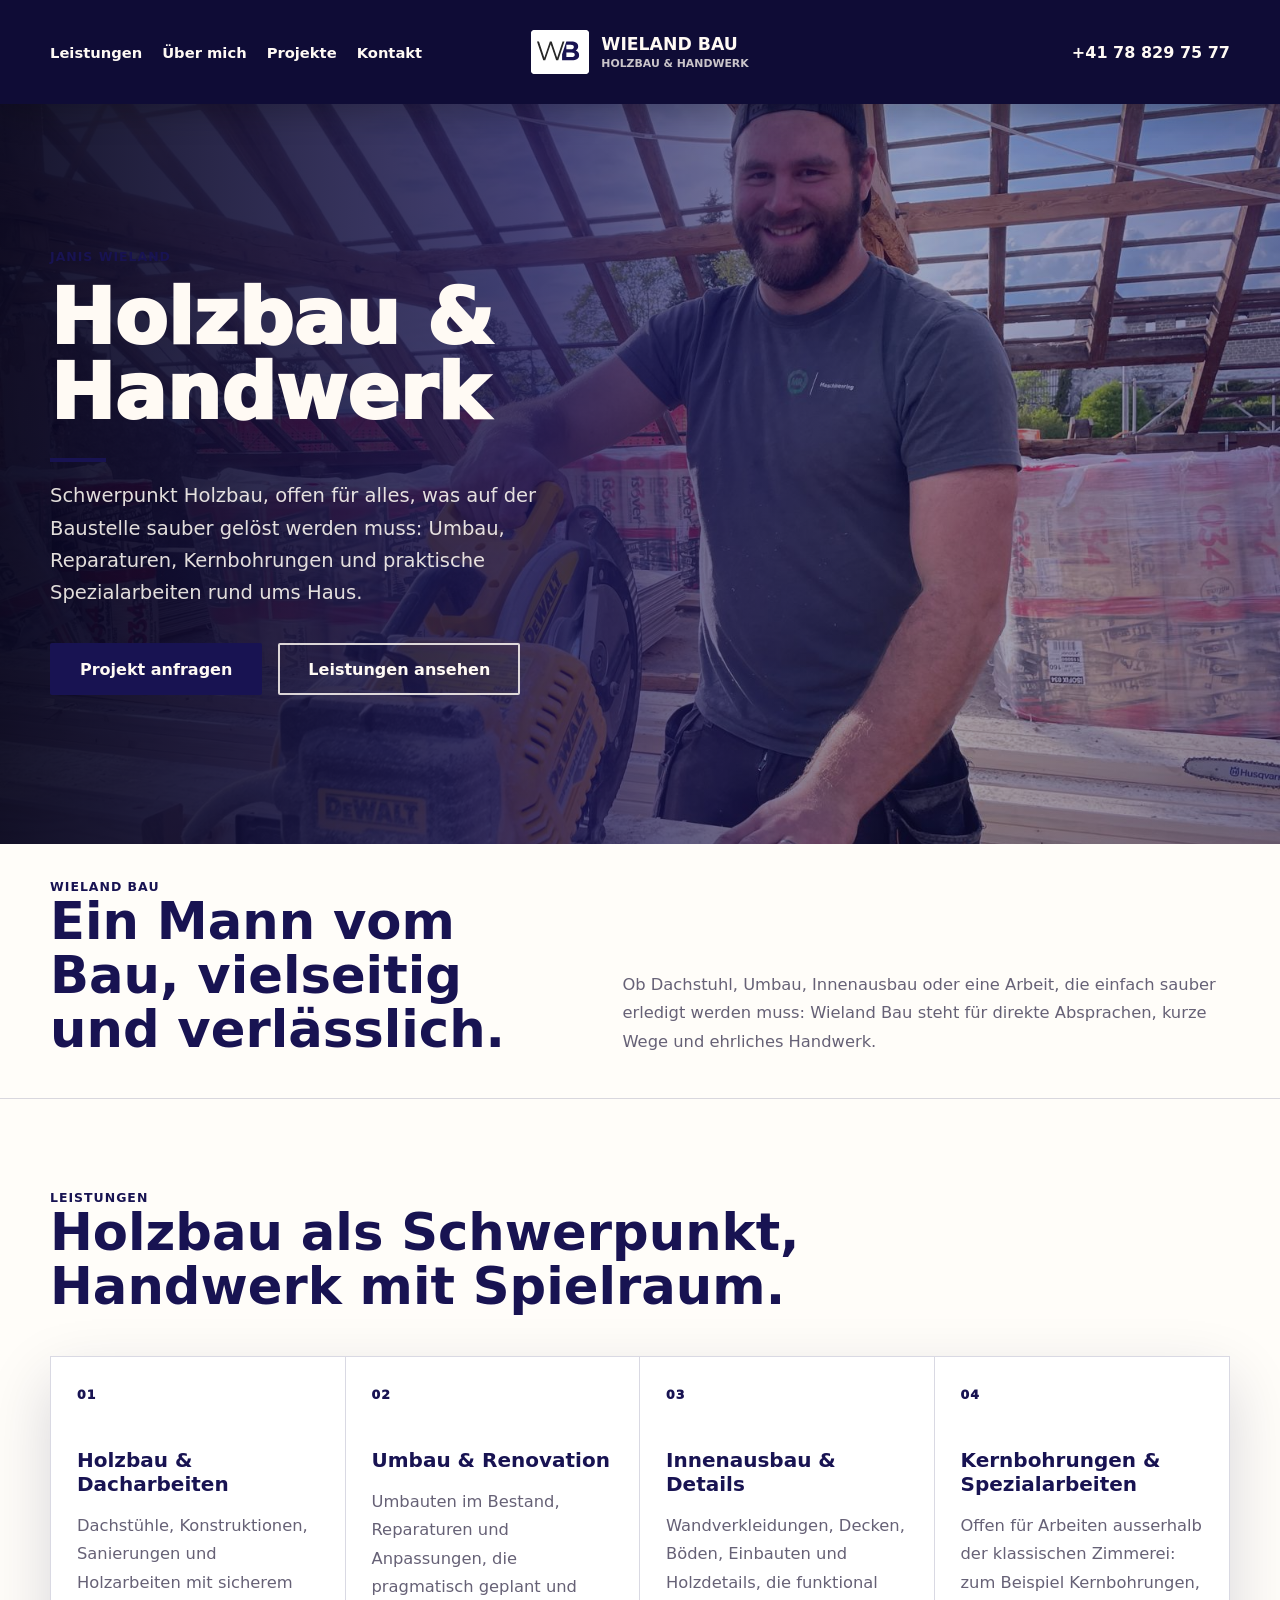
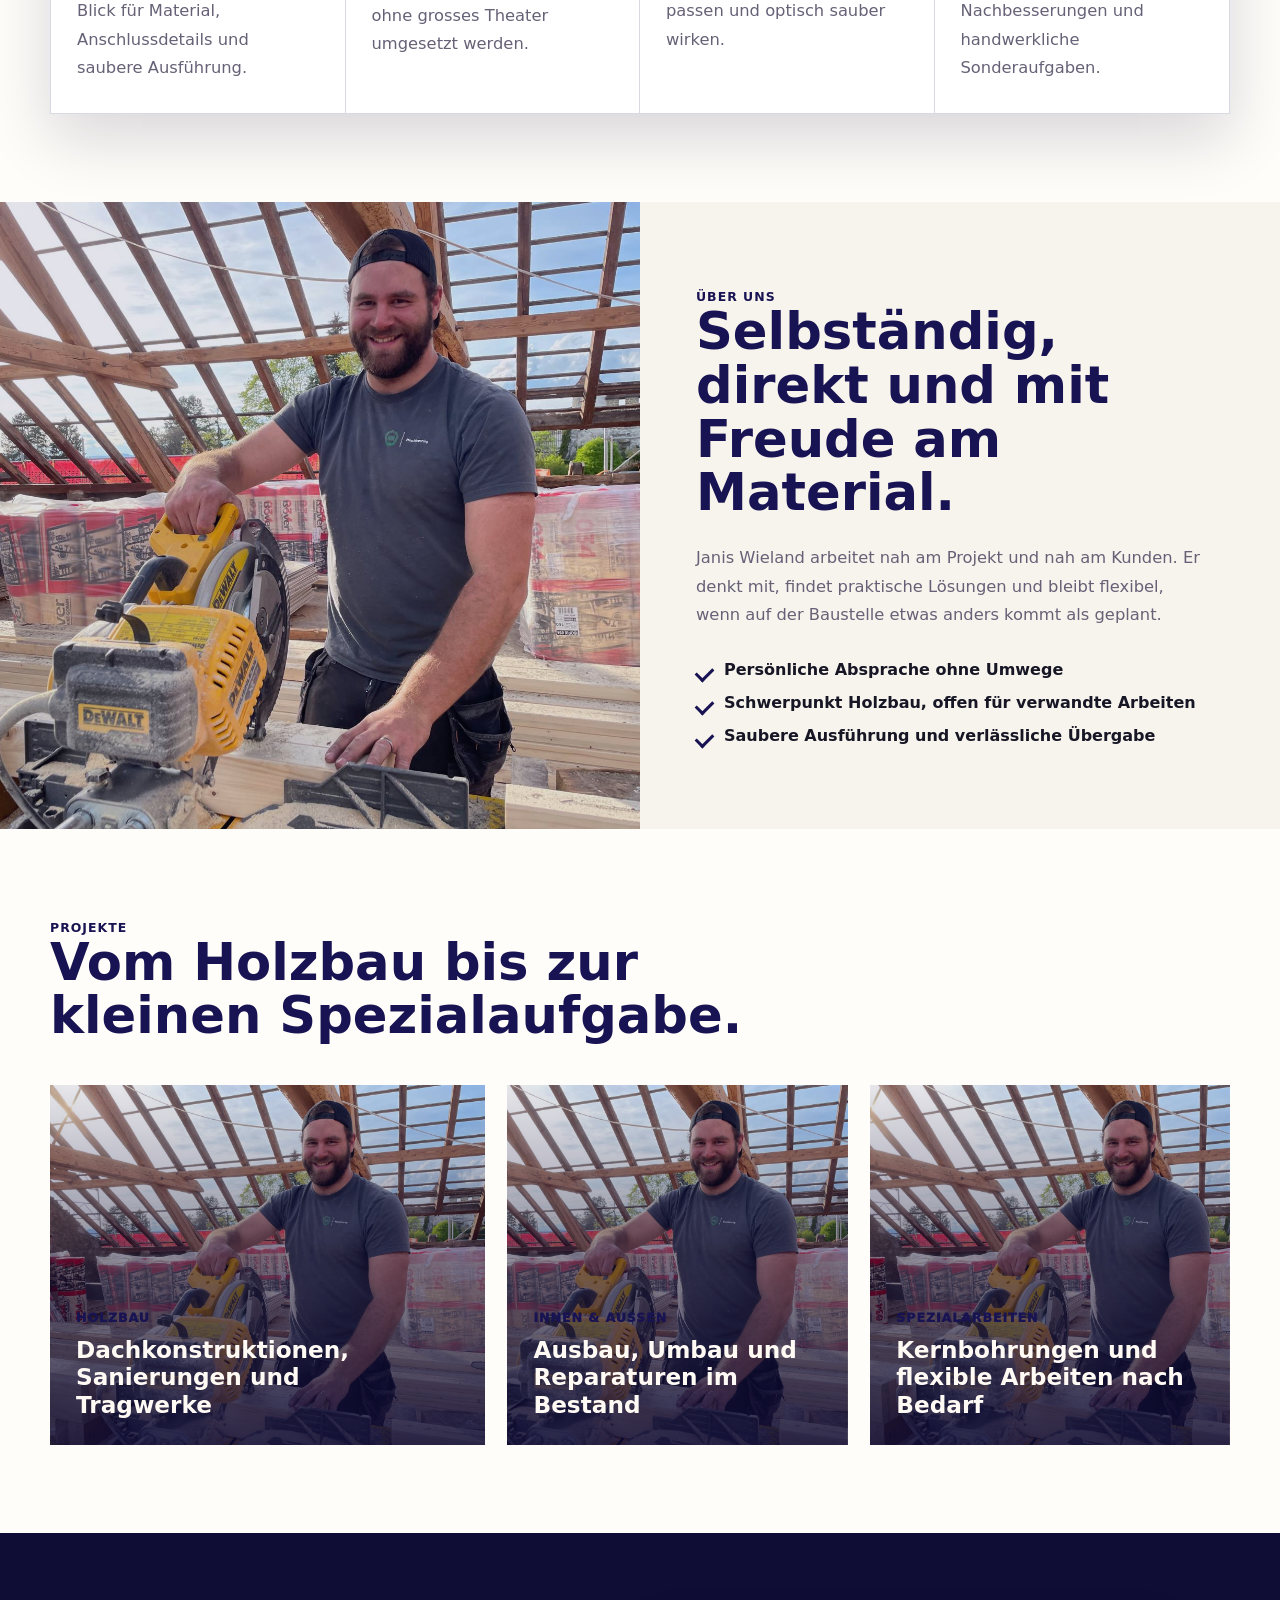
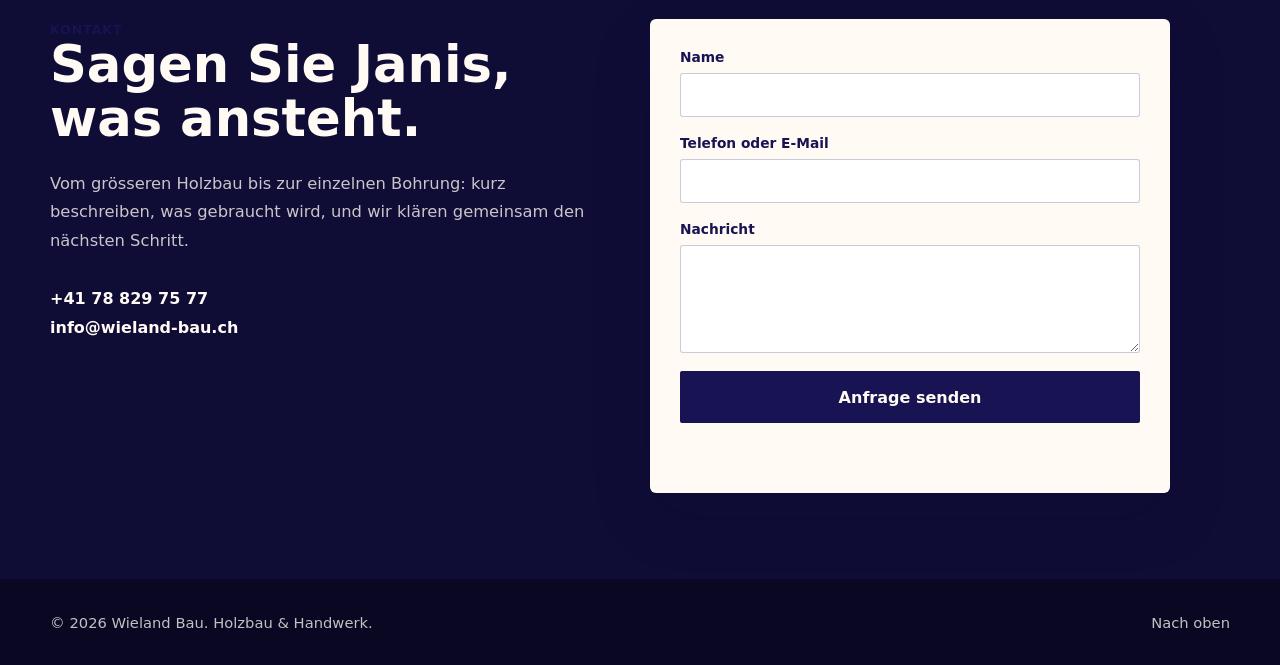
==== commit 7efc4d2f: "Revise contact links and hero section content Updated contact information and hero section text." ====
--- a/index.html
+++ b/index.html
@@ -29,20 +29,20 @@
 
         <div class="nav-links" id="main-menu">
           <a href="#leistungen">Leistungen</a>
-          <a href="#ueber-uns">Über uns</a>
+          <a href="#ueber-uns">Über mich</a>
           <a href="#projekte">Projekte</a>
           <a href="#kontakt">Kontakt</a>
         </div>
 
-        <a class="header-phone" href="tel:+41000000000">+41 00 000 00 00</a>
+        <a class="header-phone" href="tel:+41788297577">+41 78 829 75 77</a>
       </nav>
     </header>
 
     <main>
       <section class="hero" aria-labelledby="hero-title">
         <div class="hero-content">
-          <p class="eyebrow">Selbständig im Holzbau & Handwerk</p>
-          <h1 id="hero-title">Janis Wieland.</h1>
+          <p class="eyebrow">Janis Wieland</p>
+          <h1 id="hero-title">Holzbau & Handwerk</h1>
           <div class="hero-rule" aria-hidden="true"></div>
           <p class="hero-copy">
             Schwerpunkt Holzbau, offen für alles, was auf der Baustelle sauber
@@ -167,8 +167,18 @@
             was gebraucht wird, und wir klären gemeinsam den nächsten Schritt.
           </p>
           <div class="contact-lines">
-            <a href="tel:+41000000000">+41 00 000 00 00</a>
-            <a href="mailto:info@wieland-bau.ch">info@wieland-bau.ch</a>
+            <a href="tel:+41788297577">+41 78 829 75 77</a>
+            <a id="contact-link">info@wieland-bau.ch</a>
+
+<script>
+
+const contact = document.getElementById("contact-link");
+
+const email = ["info", "wielandbau.ch"].join("@");
+
+contact.href = "mailto:" + email;
+
+</script>
           </div>
         </div>
 
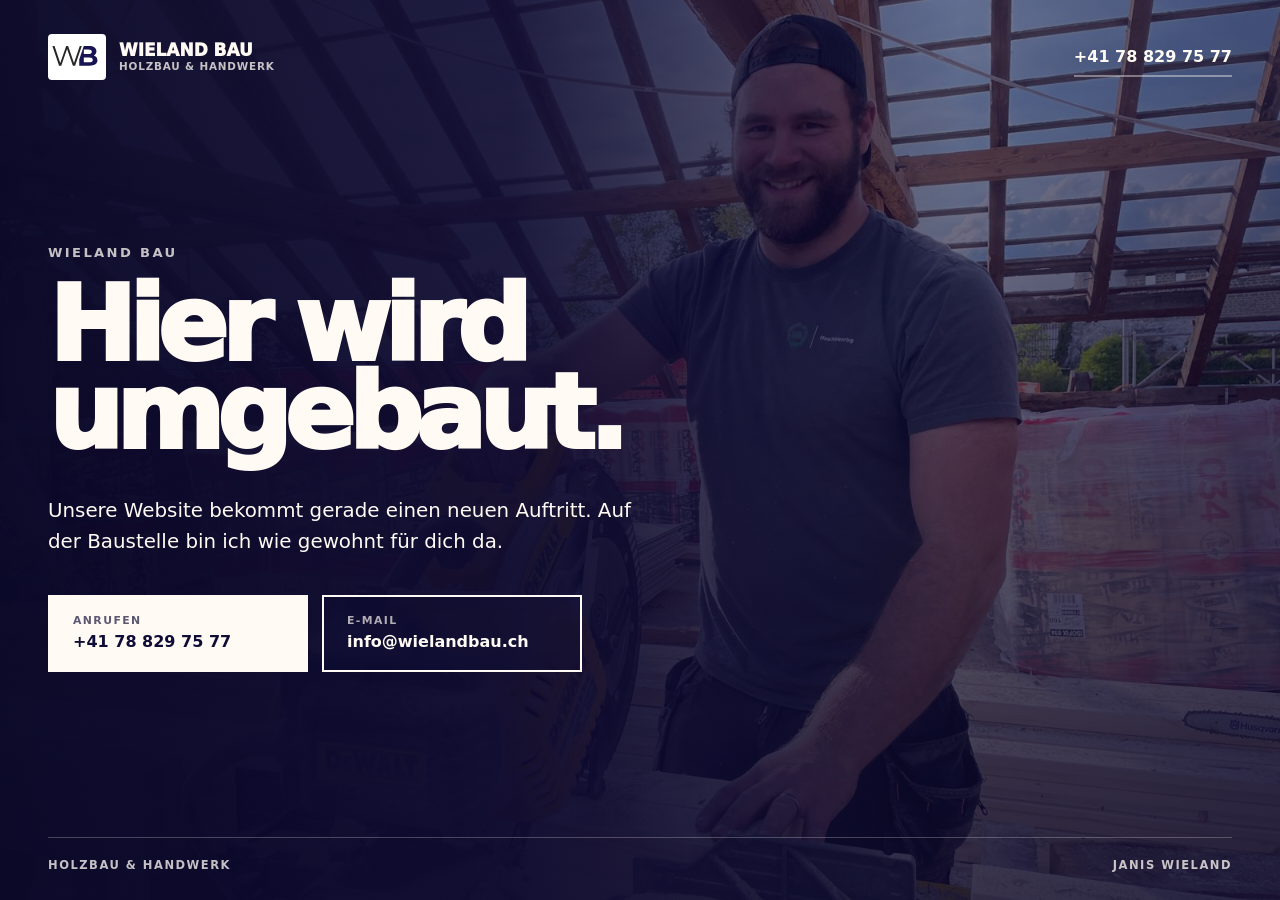
==== commit 3fbfbb51: "Umbau-Seite veröffentlichen" ====
--- a/index.html
+++ b/index.html
@@ -1,211 +1,61 @@
 <!DOCTYPE html>
-<html lang="de">
+<html lang="de-CH">
   <head>
     <meta charset="UTF-8" />
     <meta name="viewport" content="width=device-width, initial-scale=1.0" />
     <meta
       name="description"
-      content="Wieland Bau - Janis Wieland arbeitet selbständig im Holzbau, Umbau, bei Kernbohrungen und vielseitigen Handwerksarbeiten."
+      content="Die Website von Wieland Bau wird derzeit überarbeitet. Holzbau und Handwerk von Janis Wieland."
     />
-    <title>Wieland Bau | Janis Wieland</title>
-    <link rel="stylesheet" href="style.css" />
+    <meta name="robots" content="index, follow" />
+    <title>Website im Umbau | Wieland Bau</title>
+    <link rel="stylesheet" href="maintenance.css" />
   </head>
   <body>
-    <header class="site-header" id="start">
-      <nav class="nav-wrap" aria-label="Hauptnavigation">
-        <a class="brand" href="#start" aria-label="Wieland Bau Startseite">
-          <img class="brand-logo" src="assets/wb-wielandbau.svg" alt="" aria-hidden="true" />
-          <span class="brand-copy">
-            <span class="brand-text">Wieland Bau</span>
-            <span class="brand-subline">Holzbau & Handwerk</span>
+    <main class="maintenance-page">
+      <div class="maintenance-page__backdrop" aria-hidden="true"></div>
+
+      <header class="site-header">
+        <div class="brand" aria-label="Wieland Bau – Holzbau &amp; Handwerk">
+          <img class="brand__mark" src="assets/wb-wielandbau.svg" alt="" />
+          <span class="brand__text">
+            <strong>Wieland Bau</strong>
+            <span>Holzbau &amp; Handwerk</span>
           </span>
-        </a>
-
-        <button class="nav-toggle" type="button" aria-controls="main-menu" aria-expanded="false" aria-label="Menü öffnen">
-          <span></span>
-          <span></span>
-          <span></span>
-        </button>
-
-        <div class="nav-links" id="main-menu">
-          <a href="#leistungen">Leistungen</a>
-          <a href="#ueber-uns">Über mich</a>
-          <a href="#projekte">Projekte</a>
-          <a href="#kontakt">Kontakt</a>
         </div>
 
-        <a class="header-phone" href="tel:+41788297577">+41 78 829 75 77</a>
-      </nav>
-    </header>
+        <a class="header-phone" href="tel:+41788297577">
+          +41 78 829 75 77
+        </a>
+      </header>
 
-    <main>
-      <section class="hero" aria-labelledby="hero-title">
-        <div class="hero-content">
-          <p class="eyebrow">Janis Wieland</p>
-          <h1 id="hero-title">Holzbau & Handwerk</h1>
-          <div class="hero-rule" aria-hidden="true"></div>
-          <p class="hero-copy">
-            Schwerpunkt Holzbau, offen für alles, was auf der Baustelle sauber
-            gelöst werden muss: Umbau, Reparaturen, Kernbohrungen und praktische
-            Spezialarbeiten rund ums Haus.
-          </p>
-          <div class="hero-actions">
-            <a class="button button-primary" href="#kontakt">Projekt anfragen</a>
-            <a class="button button-outline" href="#leistungen">Leistungen ansehen</a>
-          </div>
+      <section class="maintenance-content" aria-labelledby="page-title">
+        <p class="eyebrow">Wieland Bau</p>
+        <h1 id="page-title">Hier wird<br />umgebaut.</h1>
+        <p class="intro">
+          Unsere Website bekommt gerade einen neuen Auftritt. Auf der Baustelle
+          bin ich wie gewohnt für dich da.
+        </p>
+
+        <div class="contact-actions" aria-label="Kontaktmöglichkeiten">
+          <a class="contact-button contact-button--primary" href="tel:+41788297577">
+            <span class="contact-button__label">Anrufen</span>
+            <span>+41 78 829 75 77</span>
+          </a>
+          <a
+            class="contact-button contact-button--secondary"
+            href="mailto:info@wielandbau.ch"
+          >
+            <span class="contact-button__label">E-Mail</span>
+            <span>info@wielandbau.ch</span>
+          </a>
         </div>
       </section>
 
-      <section class="intro-band" aria-label="Kurzprofil">
-        <div class="intro-grid">
-          <div>
-            <span class="small-label">Wieland Bau</span>
-            <h2>Ein Mann vom Bau, vielseitig und verlässlich.</h2>
-          </div>
-          <p>
-            Ob Dachstuhl, Umbau, Innenausbau oder eine Arbeit, die einfach sauber
-            erledigt werden muss: Wieland Bau steht für direkte Absprachen, kurze
-            Wege und ehrliches Handwerk.
-          </p>
-        </div>
-      </section>
-
-      <section class="section services" id="leistungen" aria-labelledby="services-title">
-        <div class="section-heading">
-          <span class="small-label">Leistungen</span>
-          <h2 id="services-title">Holzbau als Schwerpunkt, Handwerk mit Spielraum.</h2>
-        </div>
-
-        <div class="service-grid">
-          <article class="service-card">
-            <span class="service-number">01</span>
-            <h3>Holzbau & Dacharbeiten</h3>
-            <p>
-              Dachstühle, Konstruktionen, Sanierungen und Holzarbeiten mit sicherem
-              Blick für Material, Anschlussdetails und saubere Ausführung.
-            </p>
-          </article>
-          <article class="service-card">
-            <span class="service-number">02</span>
-            <h3>Umbau & Renovation</h3>
-            <p>
-              Umbauten im Bestand, Reparaturen und Anpassungen, die pragmatisch
-              geplant und ohne grosses Theater umgesetzt werden.
-            </p>
-          </article>
-          <article class="service-card">
-            <span class="service-number">03</span>
-            <h3>Innenausbau & Details</h3>
-            <p>
-              Wandverkleidungen, Decken, Böden, Einbauten und Holzdetails, die
-              funktional passen und optisch sauber wirken.
-            </p>
-          </article>
-          <article class="service-card">
-            <span class="service-number">04</span>
-            <h3>Kernbohrungen & Spezialarbeiten</h3>
-            <p>
-              Offen für Arbeiten ausserhalb der klassischen Zimmerei: zum Beispiel
-              Kernbohrungen, Nachbesserungen und handwerkliche Sonderaufgaben.
-            </p>
-          </article>
-        </div>
-      </section>
-
-      <section class="split-section" id="ueber-uns" aria-labelledby="about-title">
-        <div class="split-image" role="img" aria-label="Janis Wieland bei Holzbauarbeiten auf der Baustelle"></div>
-        <div class="split-copy">
-          <span class="small-label">Über uns</span>
-          <h2 id="about-title">Selbständig, direkt und mit Freude am Material.</h2>
-          <p>
-            Janis Wieland arbeitet nah am Projekt und nah am Kunden. Er denkt mit,
-            findet praktische Lösungen und bleibt flexibel, wenn auf der Baustelle
-            etwas anders kommt als geplant.
-          </p>
-          <ul class="check-list">
-            <li>Persönliche Absprache ohne Umwege</li>
-            <li>Schwerpunkt Holzbau, offen für verwandte Arbeiten</li>
-            <li>Saubere Ausführung und verlässliche Übergabe</li>
-          </ul>
-        </div>
-      </section>
-
-      <section class="section projects" id="projekte" aria-labelledby="projects-title">
-        <div class="section-heading">
-          <span class="small-label">Projekte</span>
-          <h2 id="projects-title">Vom Holzbau bis zur kleinen Spezialaufgabe.</h2>
-        </div>
-
-        <div class="project-grid">
-          <article class="project-card">
-            <div class="project-text">
-              <span>Holzbau</span>
-              <h3>Dachkonstruktionen, Sanierungen und Tragwerke</h3>
-            </div>
-          </article>
-          <article class="project-card">
-            <div class="project-text">
-              <span>Innen & Aussen</span>
-              <h3>Ausbau, Umbau und Reparaturen im Bestand</h3>
-            </div>
-          </article>
-          <article class="project-card">
-            <div class="project-text">
-              <span>Spezialarbeiten</span>
-              <h3>Kernbohrungen und flexible Arbeiten nach Bedarf</h3>
-            </div>
-          </article>
-        </div>
-      </section>
-
-      <section class="contact-section" id="kontakt" aria-labelledby="contact-title">
-        <div class="contact-copy">
-          <span class="small-label">Kontakt</span>
-          <h2 id="contact-title">Sagen Sie Janis, was ansteht.</h2>
-          <p>
-            Vom grösseren Holzbau bis zur einzelnen Bohrung: kurz beschreiben,
-            was gebraucht wird, und wir klären gemeinsam den nächsten Schritt.
-          </p>
-          <div class="contact-lines">
-            <a href="tel:+41788297577">+41 78 829 75 77</a>
-            <a id="contact-link">info@wieland-bau.ch</a>
-
-<script>
-
-const contact = document.getElementById("contact-link");
-
-const email = ["info", "wielandbau.ch"].join("@");
-
-contact.href = "mailto:" + email;
-
-</script>
-          </div>
-        </div>
-
-        <form class="contact-form" action="#" method="post">
-          <label>
-            Name
-            <input type="text" name="name" autocomplete="name" required />
-          </label>
-          <label>
-            Telefon oder E-Mail
-            <input type="text" name="contact" autocomplete="email" required />
-          </label>
-          <label>
-            Nachricht
-            <textarea name="message" rows="5" required></textarea>
-          </label>
-          <button class="button button-primary" type="submit">Anfrage senden</button>
-          <p class="form-status" role="status" aria-live="polite"></p>
-        </form>
-      </section>
+      <footer class="site-footer">
+        <span>Holzbau &amp; Handwerk</span>
+        <span>Janis Wieland</span>
+      </footer>
     </main>
-
-    <footer class="site-footer">
-      <p>&copy; <span id="year"></span> Wieland Bau. Holzbau & Handwerk.</p>
-      <a href="#start">Nach oben</a>
-    </footer>
-
-    <script src="script.js"></script>
   </body>
 </html>
--- a/maintenance.css
+++ b/maintenance.css
@@ -0,0 +1,292 @@
+:root {
+  --navy: #0f0c36;
+  --navy-deep: #0a0828;
+  --cream: #fffaf4;
+  --muted: rgba(255, 250, 244, 0.76);
+  font-family: Inter, ui-sans-serif, system-ui, -apple-system, BlinkMacSystemFont,
+    "Segoe UI", sans-serif;
+}
+
+* {
+  box-sizing: border-box;
+}
+
+html,
+body {
+  min-height: 100%;
+  margin: 0;
+}
+
+body {
+  background: var(--navy);
+  color: var(--cream);
+  -webkit-font-smoothing: antialiased;
+}
+
+a {
+  color: inherit;
+}
+
+.maintenance-page {
+  position: relative;
+  isolation: isolate;
+  display: grid;
+  grid-template-rows: auto 1fr auto;
+  min-height: 100svh;
+  overflow: hidden;
+  background: var(--navy-deep) url("assets/janis-wieland.jpg") center 44% / cover no-repeat;
+}
+
+.maintenance-page__backdrop {
+  position: absolute;
+  z-index: -1;
+  inset: 0;
+  background:
+    linear-gradient(90deg, rgba(10, 8, 40, 0.97) 0%, rgba(13, 10, 48, 0.9) 40%, rgba(13, 10, 48, 0.43) 75%, rgba(13, 10, 48, 0.58) 100%),
+    linear-gradient(180deg, rgba(15, 12, 54, 0.16) 0%, rgba(10, 8, 40, 0.68) 100%);
+}
+
+.site-header,
+.maintenance-content,
+.site-footer {
+  width: min(100% - 96px, 1440px);
+  margin-inline: auto;
+}
+
+.site-header {
+  display: flex;
+  align-items: center;
+  justify-content: space-between;
+  padding-block: 34px 24px;
+}
+
+.brand {
+  display: flex;
+  align-items: center;
+  gap: 13px;
+}
+
+.brand__mark {
+  display: block;
+  width: 58px;
+  height: 46px;
+  border-radius: 4px;
+  object-fit: cover;
+}
+
+.brand__text {
+  display: grid;
+  gap: 2px;
+  line-height: 1;
+  text-transform: uppercase;
+}
+
+.brand__text strong {
+  font-size: 1.06rem;
+  font-weight: 950;
+}
+
+.brand__text span {
+  color: var(--muted);
+  font-size: 0.65rem;
+  font-weight: 850;
+  letter-spacing: 0.08em;
+}
+
+.header-phone {
+  padding-block: 9px;
+  border-bottom: 2px solid rgba(255, 250, 244, 0.4);
+  font-size: 1rem;
+  font-weight: 900;
+  text-decoration: none;
+  transition: border-color 180ms ease;
+}
+
+.header-phone:hover,
+.header-phone:focus-visible {
+  border-color: var(--cream);
+}
+
+.maintenance-content {
+  align-self: center;
+  padding-block: 48px 72px;
+}
+
+.eyebrow {
+  margin: 0 0 22px;
+  color: var(--muted);
+  font-size: 0.82rem;
+  font-weight: 900;
+  letter-spacing: 0.18em;
+  text-transform: uppercase;
+}
+
+h1 {
+  max-width: 940px;
+  margin: 0;
+  color: var(--cream);
+  font-size: clamp(4rem, 8.1vw, 8rem);
+  font-weight: 950;
+  letter-spacing: -0.065em;
+  line-height: 0.84;
+}
+
+.intro {
+  max-width: 620px;
+  margin: 38px 0 0;
+  color: var(--cream);
+  font-size: clamp(1.08rem, 1.55vw, 1.35rem);
+  line-height: 1.58;
+}
+
+.contact-actions {
+  display: flex;
+  flex-wrap: wrap;
+  gap: 14px;
+  margin-top: 38px;
+}
+
+.contact-button {
+  display: flex;
+  min-width: 260px;
+  flex-direction: column;
+  gap: 5px;
+  padding: 17px 23px 18px;
+  border: 2px solid var(--cream);
+  font-size: 1rem;
+  font-weight: 850;
+  line-height: 1.2;
+  text-decoration: none;
+  transition: transform 180ms ease, background-color 180ms ease, color 180ms ease;
+}
+
+.contact-button--primary {
+  background: var(--cream);
+  color: var(--navy);
+}
+
+.contact-button--secondary {
+  background: rgba(15, 12, 54, 0.26);
+  backdrop-filter: blur(8px);
+}
+
+.contact-button:hover,
+.contact-button:focus-visible {
+  transform: translateY(-3px);
+}
+
+.contact-button--secondary:hover,
+.contact-button--secondary:focus-visible {
+  background: var(--cream);
+  color: var(--navy);
+}
+
+.contact-button__label {
+  font-size: 0.68rem;
+  font-weight: 900;
+  letter-spacing: 0.13em;
+  opacity: 0.68;
+  text-transform: uppercase;
+}
+
+.site-footer {
+  display: flex;
+  justify-content: space-between;
+  padding-block: 20px 28px;
+  border-top: 1px solid rgba(255, 250, 244, 0.24);
+  color: var(--muted);
+  font-size: 0.72rem;
+  font-weight: 800;
+  letter-spacing: 0.13em;
+  text-transform: uppercase;
+}
+
+:focus-visible {
+  outline: 3px solid var(--cream);
+  outline-offset: 4px;
+}
+
+@media (max-width: 720px) {
+  .maintenance-page {
+    background-position: 63% center;
+  }
+
+  .maintenance-page__backdrop {
+    background:
+      linear-gradient(180deg, rgba(10, 8, 40, 0.88) 0%, rgba(10, 8, 40, 0.78) 42%, rgba(10, 8, 40, 0.93) 100%),
+      linear-gradient(90deg, rgba(10, 8, 40, 0.82), rgba(10, 8, 40, 0.3));
+  }
+
+  .site-header,
+  .maintenance-content,
+  .site-footer {
+    width: min(100% - 40px, 1440px);
+  }
+
+  .site-header {
+    padding-top: 24px;
+  }
+
+  .brand__mark {
+    width: 52px;
+    height: 42px;
+  }
+
+  .brand__text strong {
+    font-size: 0.95rem;
+  }
+
+  .brand__text span {
+    font-size: 0.58rem;
+  }
+
+  .header-phone {
+    display: none;
+  }
+
+  .maintenance-content {
+    padding-block: 54px 44px;
+  }
+
+  .eyebrow {
+    margin-bottom: 17px;
+  }
+
+  h1 {
+    font-size: clamp(3.55rem, 19vw, 5.35rem);
+    line-height: 0.87;
+  }
+
+  .intro {
+    margin-top: 29px;
+    font-size: 1.03rem;
+    line-height: 1.5;
+  }
+
+  .contact-actions {
+    display: grid;
+    margin-top: 29px;
+  }
+
+  .contact-button {
+    width: 100%;
+    min-width: 0;
+  }
+
+  .site-footer {
+    padding-block: 17px 21px;
+  }
+
+  .site-footer span:first-child {
+    display: none;
+  }
+}
+
+@media (prefers-reduced-motion: reduce) {
+  *,
+  *::before,
+  *::after {
+    scroll-behavior: auto !important;
+    transition-duration: 0.01ms !important;
+  }
+}
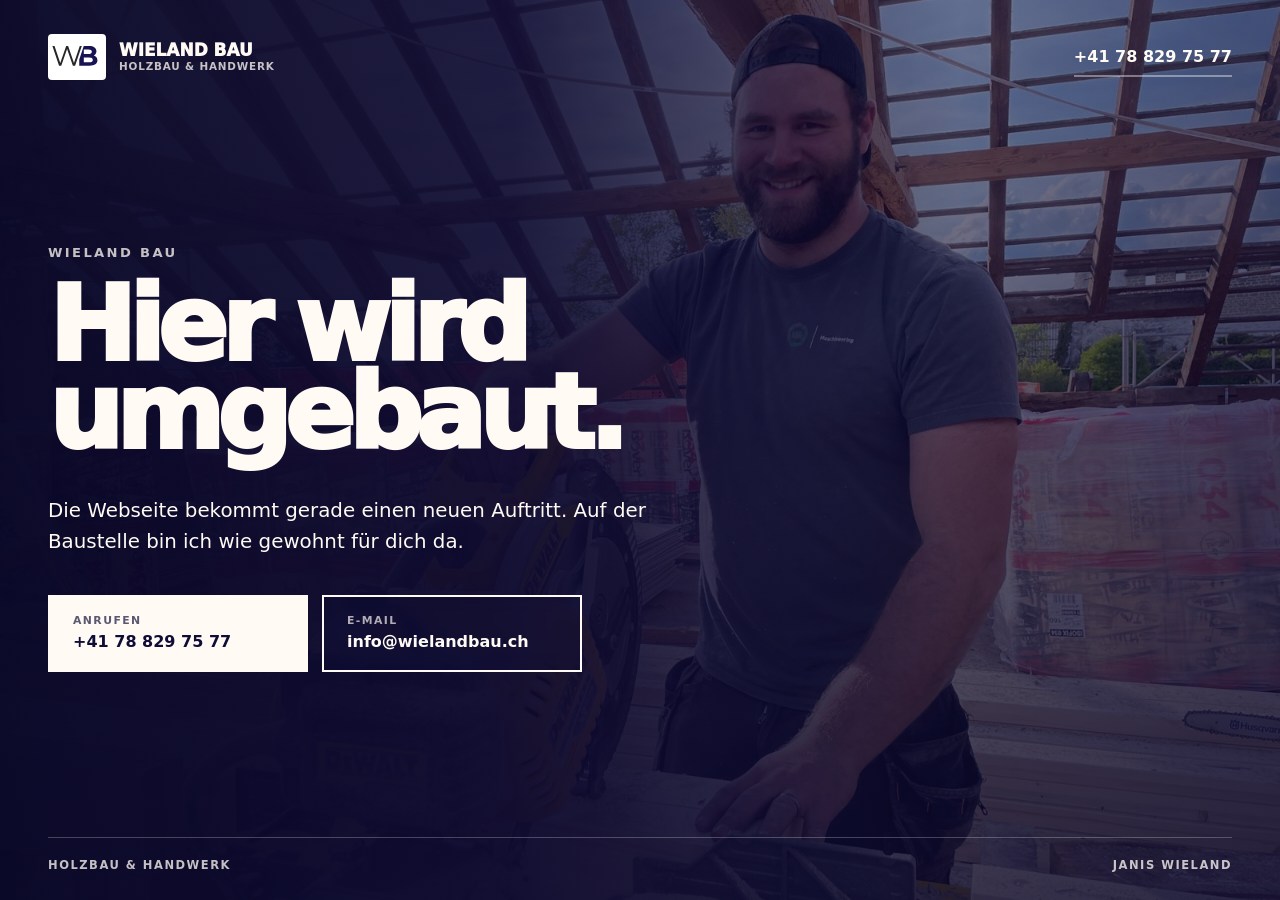
==== commit 3d867453: "Text auf Umbau-Seite anpassen" ====
--- a/index.html
+++ b/index.html
@@ -33,7 +33,7 @@
         <p class="eyebrow">Wieland Bau</p>
         <h1 id="page-title">Hier wird<br />umgebaut.</h1>
         <p class="intro">
-          Unsere Website bekommt gerade einen neuen Auftritt. Auf der Baustelle
+          Die Webseite bekommt gerade einen neuen Auftritt. Auf der Baustelle
           bin ich wie gewohnt für dich da.
         </p>
 
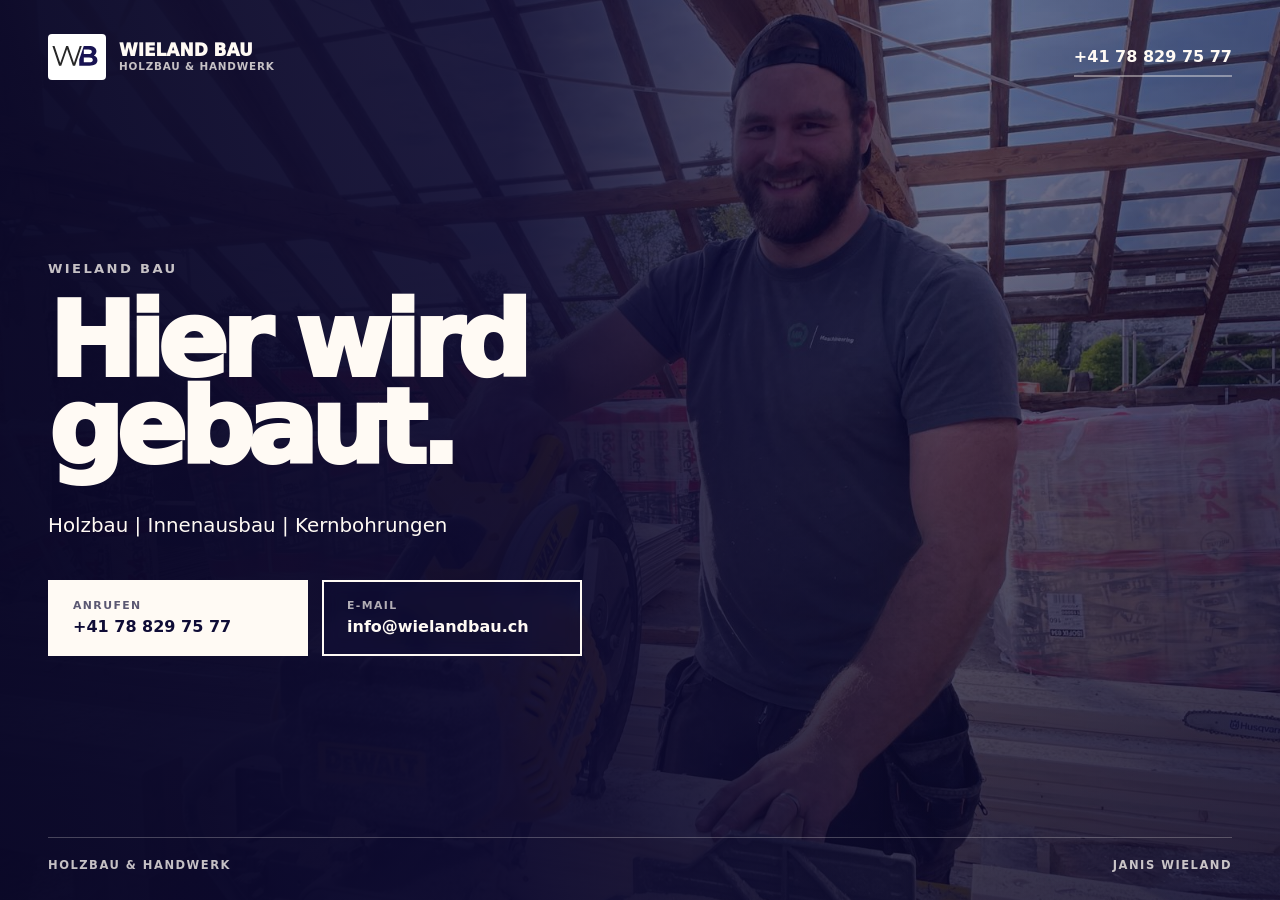
==== commit 5f5eaed5: "Startseite dauerhaft nutzbar machen" ====
--- a/index.html
+++ b/index.html
@@ -5,10 +5,10 @@
     <meta name="viewport" content="width=device-width, initial-scale=1.0" />
     <meta
       name="description"
-      content="Die Website von Wieland Bau wird derzeit überarbeitet. Holzbau und Handwerk von Janis Wieland."
+      content="Wieland Bau – Holzbau, Innenausbau und Kernbohrungen von Janis Wieland."
     />
     <meta name="robots" content="index, follow" />
-    <title>Website im Umbau | Wieland Bau</title>
+    <title>Wieland Bau | Holzbau &amp; Handwerk</title>
     <link rel="stylesheet" href="maintenance.css" />
   </head>
   <body>
@@ -31,11 +31,8 @@
 
       <section class="maintenance-content" aria-labelledby="page-title">
         <p class="eyebrow">Wieland Bau</p>
-        <h1 id="page-title">Hier wird<br />umgebaut.</h1>
-        <p class="intro">
-          Die Webseite bekommt gerade einen neuen Auftritt. Auf der Baustelle
-          bin ich wie gewohnt für dich da.
-        </p>
+        <h1 id="page-title">Hier wird<br />gebaut.</h1>
+        <p class="intro">Holzbau | Innenausbau | Kernbohrungen</p>
 
         <div class="contact-actions" aria-label="Kontaktmöglichkeiten">
           <a class="contact-button contact-button--primary" href="tel:+41788297577">
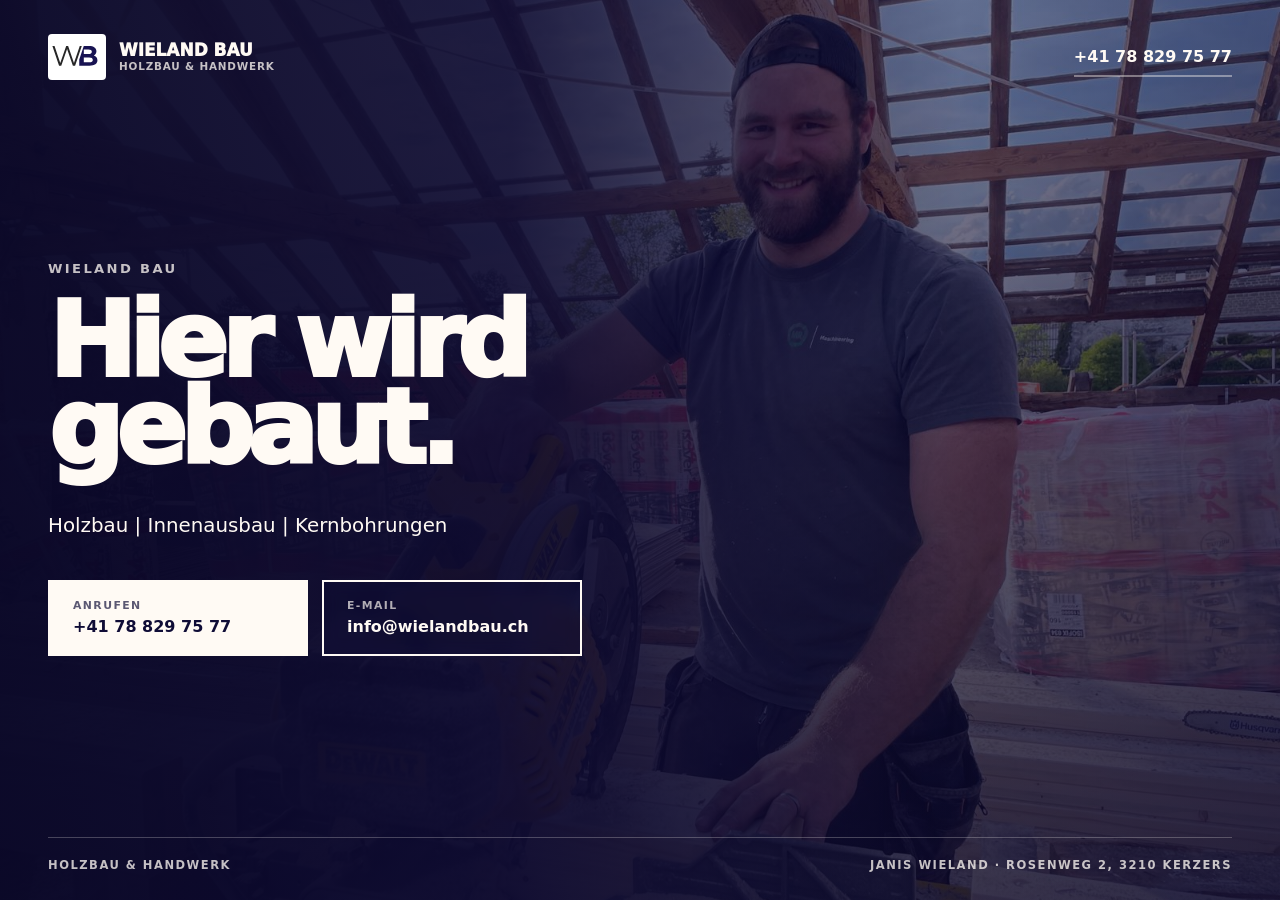
==== commit 42560996: "Adresse im Footer ergänzen" ====
--- a/index.html
+++ b/index.html
@@ -51,7 +51,7 @@
 
       <footer class="site-footer">
         <span>Holzbau &amp; Handwerk</span>
-        <span>Janis Wieland</span>
+        <span>Janis Wieland · Rosenweg 2, 3210 Kerzers</span>
       </footer>
     </main>
   </body>
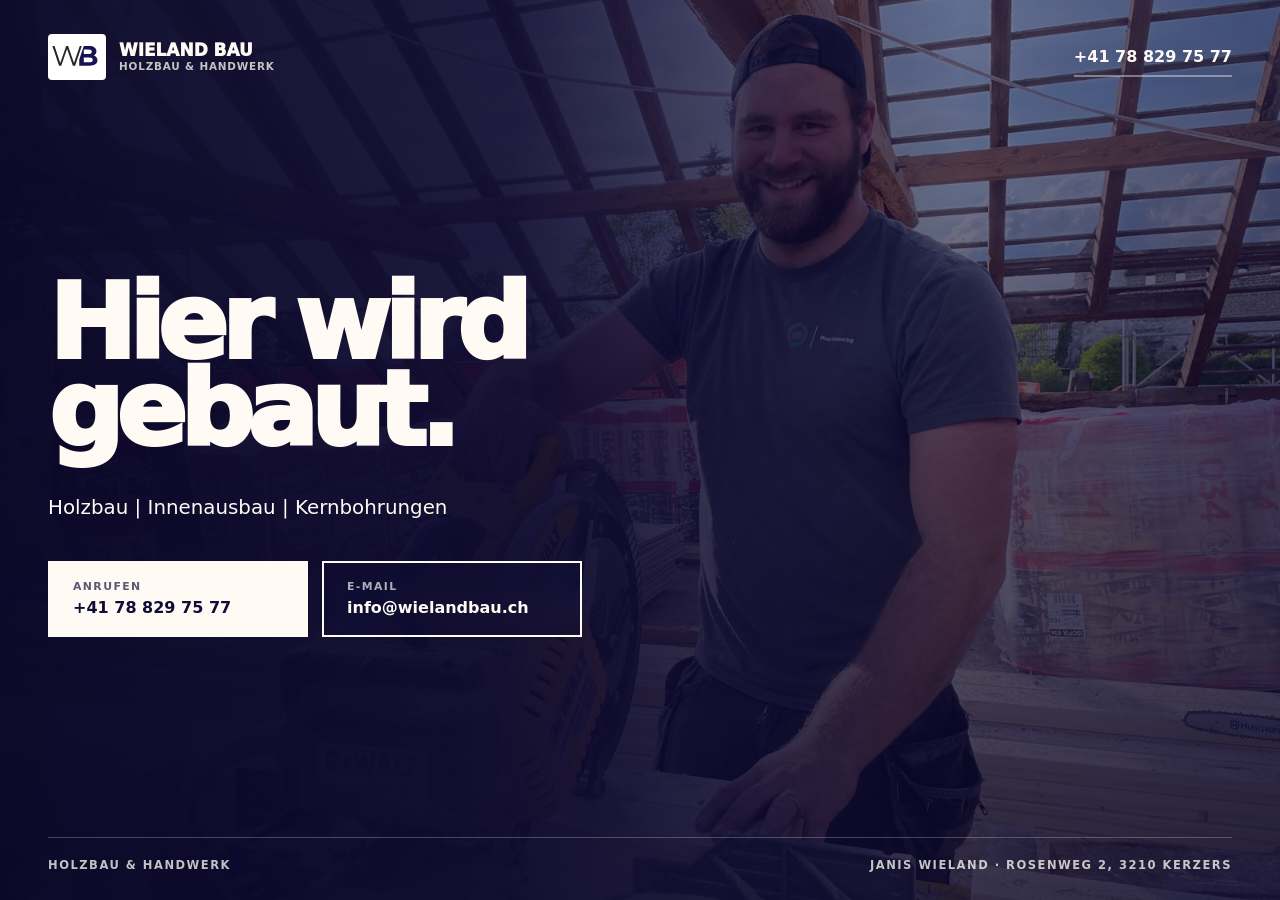
==== commit 8b35925d: "Doppelten Schriftzug entfernen" ====
--- a/index.html
+++ b/index.html
@@ -30,7 +30,6 @@
       </header>
 
       <section class="maintenance-content" aria-labelledby="page-title">
-        <p class="eyebrow">Wieland Bau</p>
         <h1 id="page-title">Hier wird<br />gebaut.</h1>
         <p class="intro">Holzbau | Innenausbau | Kernbohrungen</p>
 
